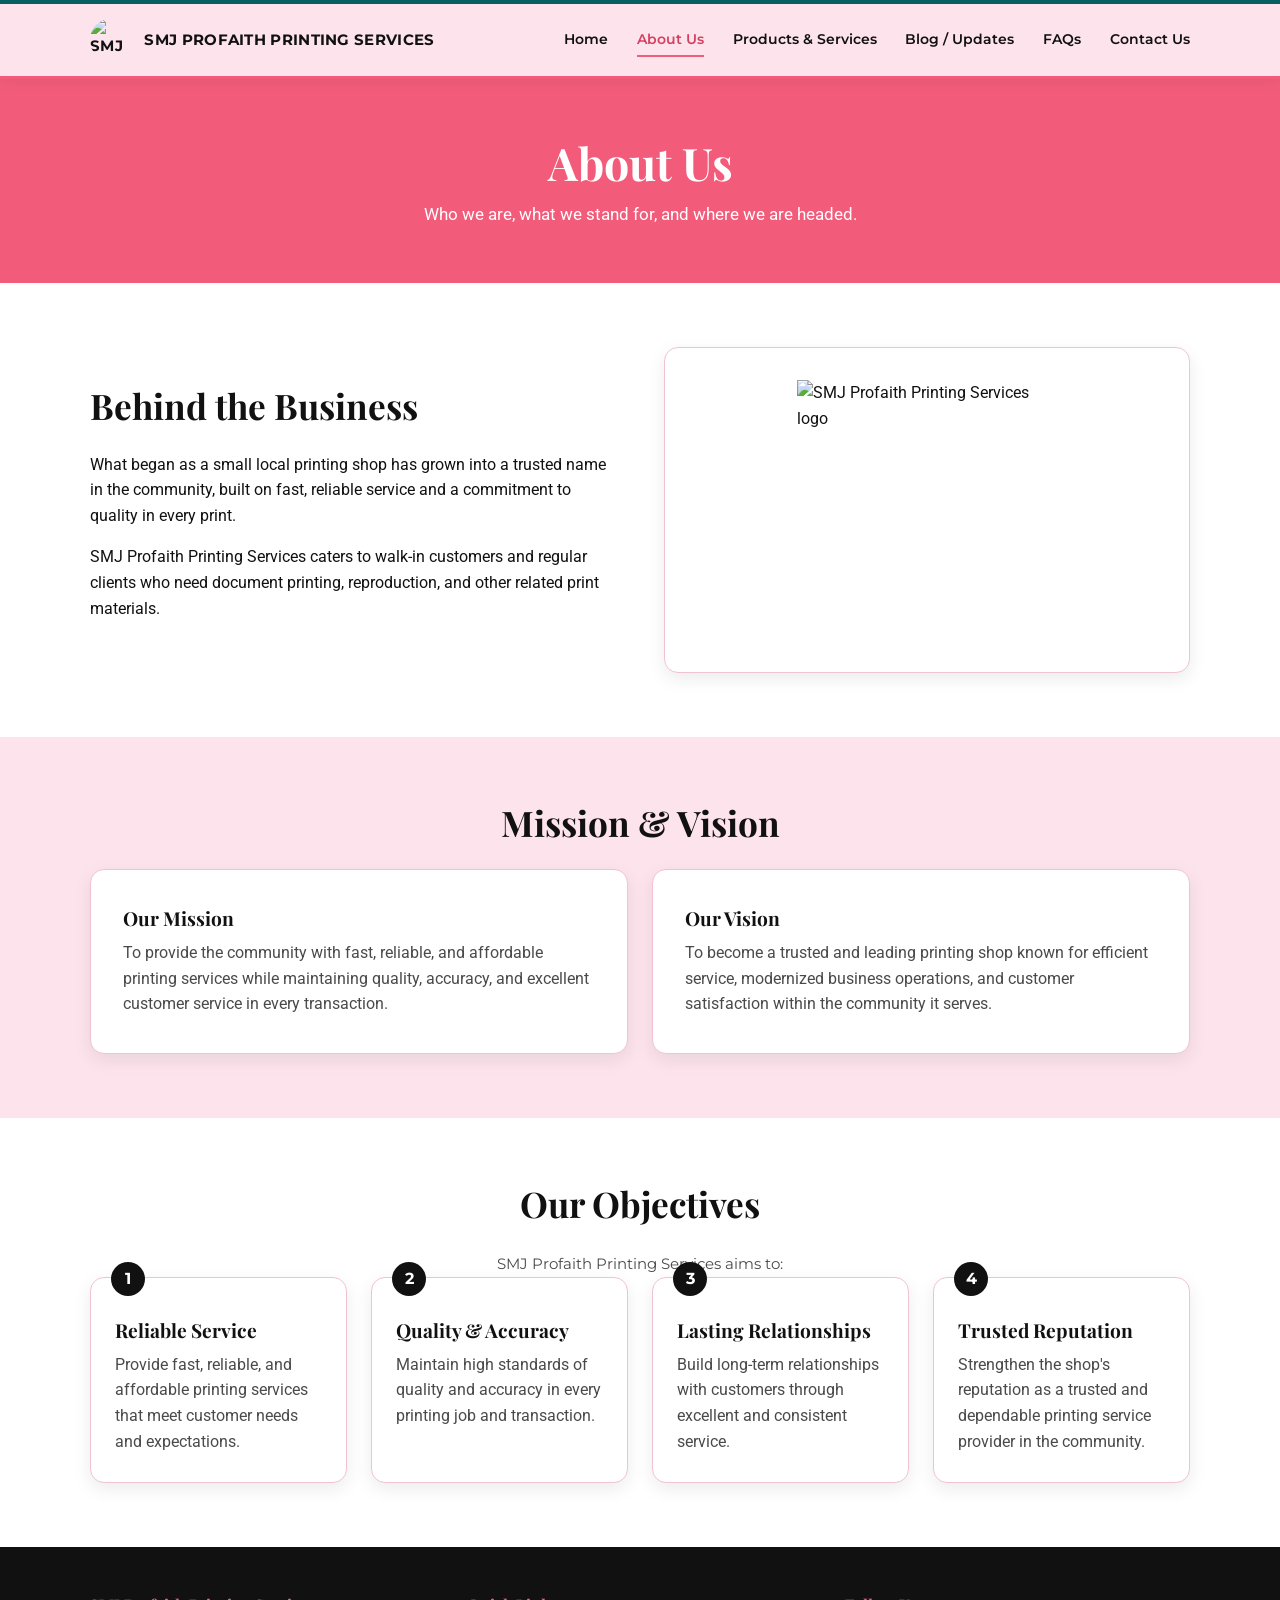
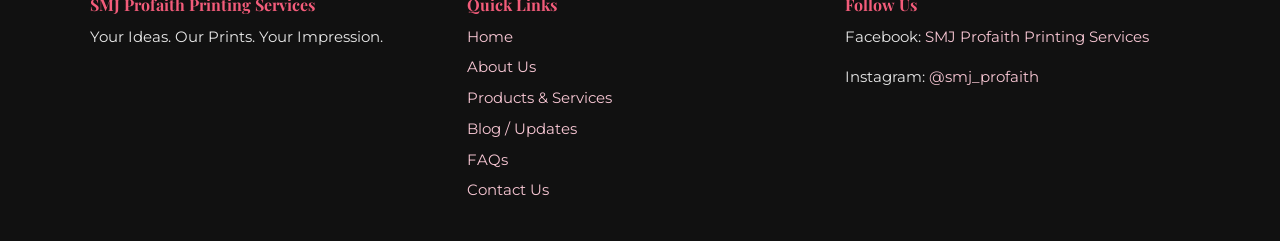
==== about.html @ 3fde3048 "Initial website upload" ====
<!DOCTYPE html>
<html lang="en">
<head>
  <meta charset="UTF-8">
  <meta name="viewport" content="width=device-width, initial-scale=1.0">
  <meta name="description" content="Learn about SMJ Profaith Printing Services, our mission, vision, and objectives.">
  <title>About Us | SMJ Profaith Printing Services</title>

  <link rel="preconnect" href="https://fonts.googleapis.com">
  <link rel="preconnect" href="https://fonts.gstatic.com" crossorigin>
  <link href="https://fonts.googleapis.com/css2?family=Montserrat:wght@400;600;700&family=Playfair+Display:ital,wght@0,700;1,400&family=Roboto:wght@400;500;700&display=swap" rel="stylesheet">

  <link rel="stylesheet" href="style.css">
</head>
<body>

  <!-- ===== HEADER / NAVIGATION ===== -->
  <header class="site-header">
    <div class="container nav-wrap">
      <a href="index.html" class="brand">
        <img src="assets/logo.png" alt="SMJ Profaith Printing Services logo" width="44" height="44">
        <span>SMJ Profaith Printing Services</span>
      </a>

      <button class="nav-toggle" aria-expanded="false" aria-controls="site-nav" aria-label="Toggle navigation menu">
        <span></span><span></span><span></span>
      </button>

      <nav id="site-nav" class="site-nav" aria-label="Main navigation">
        <ul>
          <li><a href="index.html">Home</a></li>
          <li><a href="about.html" aria-current="page">About Us</a></li>
          <li><a href="services.html">Products &amp; Services</a></li>
          <li><a href="blog.html">Blog / Updates</a></li>
          <li><a href="faqs.html">FAQs</a></li>
          <li><a href="contact.html">Contact Us</a></li>
        </ul>
      </nav>
    </div>
  </header>

  <main>

    <!-- ===== PAGE HEADER ===== -->
    <section class="page-banner">
      <div class="container">
        <h1>About Us</h1>
        <p>Who we are, what we stand for, and where we are headed.</p>
      </div>
    </section>

    <!-- ===== COMPANY BACKGROUND ===== -->
    <section class="section">
      <div class="container split">
        <div class="reveal">
          <h2 class="section-title left">Behind the Business</h2>
          <p>
            What began as a small local printing shop has grown into a trusted name in the community,
            built on fast, reliable service and a commitment to quality in every print.
          </p>
          <p>
            SMJ Profaith Printing Services caters to walk-in customers and regular clients who need
            document printing, reproduction, and other related print materials.
          </p>
        </div>

        <div class="logo-panel reveal">
          <img src="assets/logo.png" alt="SMJ Profaith Printing Services logo" width="280" height="280">
        </div>
      </div>
    </section>

    <!-- ===== MISSION & VISION ===== -->
    <section class="section section-pink">
      <div class="container">
        <h2 class="section-title">Mission &amp; Vision</h2>

        <div class="card-grid two-col">
          <article class="card card-large reveal">
            <h3>Our Mission</h3>
            <p>
              To provide the community with fast, reliable, and affordable printing services while
              maintaining quality, accuracy, and excellent customer service in every transaction.
            </p>
          </article>

          <article class="card card-large reveal">
            <h3>Our Vision</h3>
            <p>
              To become a trusted and leading printing shop known for efficient service,
              modernized business operations, and customer satisfaction within the community it serves.
            </p>
          </article>
        </div>
      </div>
    </section>

    <!-- ===== OBJECTIVES ===== -->
    <section class="section">
      <div class="container">
        <h2 class="section-title">Our Objectives</h2>
        <p class="section-intro">SMJ Profaith Printing Services aims to:</p>

        <ol class="objectives">
          <li class="card reveal">
            <h3>Reliable Service</h3>
            <p>Provide fast, reliable, and affordable printing services that meet customer needs and expectations.</p>
          </li>
          <li class="card reveal">
            <h3>Quality &amp; Accuracy</h3>
            <p>Maintain high standards of quality and accuracy in every printing job and transaction.</p>
          </li>
          <li class="card reveal">
            <h3>Lasting Relationships</h3>
            <p>Build long-term relationships with customers through excellent and consistent service.</p>
          </li>
          <li class="card reveal">
            <h3>Trusted Reputation</h3>
            <p>Strengthen the shop's reputation as a trusted and dependable printing service provider in the community.</p>
          </li>
        </ol>
      </div>
    </section>

  </main>

  <!-- ===== FOOTER ===== -->
  <footer class="site-footer">
    <div class="container footer-grid">
      <div>
        <h3>SMJ Profaith Printing Services</h3>
        <p>Your Ideas. Our Prints. Your Impression.</p>
      </div>
      <div>
        <h3>Quick Links</h3>
        <ul>
          <li><a href="index.html">Home</a></li>
          <li><a href="about.html">About Us</a></li>
          <li><a href="services.html">Products &amp; Services</a></li>
          <li><a href="blog.html">Blog / Updates</a></li>
          <li><a href="faqs.html">FAQs</a></li>
          <li><a href="contact.html">Contact Us</a></li>
        </ul>
      </div>
      <div>
  <h3>Follow Us</h3>
  <p>
    Facebook:
    <a href="https://www.facebook.com/share/1EsnK7q3xP/" target="_blank" rel="noopener noreferrer">
      SMJ Profaith Printing Services
    </a>
  </p>
  <p>
    Instagram:
    <a href="https://www.instagram.com/smj_profaith/" target="_blank" rel="noopener noreferrer">
      @smj_profaith
    </a>
  </p>
</div>
  </footer>

  <script src="script.js"></script>
</body>
</html>
---- style.css ----
:root {
  --pink:        #f25c7a;   /* brand pink (from logo)      */
  --pink-dark:   #d43f60;   /* hover / emphasis             */
  --pink-soft:   #fde4ec;   /* section backgrounds          */
  --white:       #ffffff;
  --black:       #111111;   /* headings & body text         */
  --gray:        #4a4a4a;   /* secondary text               */
  --border:      #f1c3d1;

  --font-heading: "Playfair Display", "Times New Roman", Times, serif;
  --font-ui:      "Montserrat", "Roboto", Arial, sans-serif;
  --font-body:    "Roboto", Arial, sans-serif;

  --radius:      14px;
  --shadow:      0 6px 18px rgba(0, 0, 0, 0.08);
  --max-width:   1140px;
}


/* --------------------------------------------------------------------------
   2. Base / reset
   -------------------------------------------------------------------------- */
*,
*::before,
*::after {
  box-sizing: border-box;
}

html {
  scroll-behavior: smooth;
  scroll-padding-top: 90px;   /* keeps headings clear of the sticky header */
}

body {
  margin: 0;
  font-family: var(--font-body);
  font-size: 1rem;
  line-height: 1.6;
  color: var(--black);
  background: var(--white);
}

img {
  max-width: 100%;
  height: auto;
  display: block;
}

a {
  color: var(--pink-dark);
  text-decoration: none;
}

a:hover,
a:focus {
  text-decoration: underline;
}

:focus-visible {
  outline: 3px solid var(--pink);
  outline-offset: 3px;
}

h1, h2, h3 {
  font-family: var(--font-heading);
  line-height: 1.25;
  margin: 0 0 0.6rem;
}

p {
  margin: 0 0 1rem;
}

ul, ol {
  margin: 0;
  padding: 0;
}


/* --------------------------------------------------------------------------
   3. Layout helpers
   -------------------------------------------------------------------------- */
.container {
  width: 100%;
  max-width: var(--max-width);
  margin: 0 auto;
  padding: 0 1.25rem;
}

.section {
  padding: 4rem 0;
}

.section-pink {
  background: var(--pink-soft);
}

.section-title {
  font-size: clamp(1.6rem, 3vw, 2.2rem);
  text-align: center;
  margin-bottom: 1.5rem;
}

.section-title.left {
  text-align: left;
}

.section-intro {
  text-align: center;
  color: var(--gray);
  max-width: 640px;
  margin: 0 auto 2rem;
}

.card-grid {
  display: grid;
  grid-template-columns: repeat(auto-fit, minmax(230px, 1fr));
  gap: 1.5rem;
}

.card-grid.two-col {
  grid-template-columns: repeat(auto-fit, minmax(300px, 1fr));
}

.split {
  display: grid;
  grid-template-columns: 1fr 1fr;
  gap: 3rem;
  align-items: center;
}


/* --------------------------------------------------------------------------
   4. Buttons
   -------------------------------------------------------------------------- */
.btn {
  display: inline-block;
  font-family: var(--font-ui);
  font-weight: 600;
  font-size: 0.95rem;
  padding: 0.75rem 1.6rem;
  border-radius: 999px;
  border: 2px solid var(--black);
  cursor: pointer;
  transition: background 0.2s ease, color 0.2s ease, transform 0.2s ease;
  text-align: center;
}

.btn:hover,
.btn:focus {
  transform: translateY(-2px);
  text-decoration: none;
}

.btn-primary {
  background: var(--black);
  color: var(--white);
}

.btn-primary:hover,
.btn-primary:focus {
  background: var(--pink);
  border-color: var(--pink);
  color: var(--white);
}

.btn-outline {
  background: var(--white);
  color: var(--black);
}

.btn-outline:hover,
.btn-outline:focus {
  background: var(--pink);
  border-color: var(--pink);
  color: var(--white);
}

.btn-block {
  width: 100%;
}

.btn-group {
  display: flex;
  flex-wrap: wrap;
  gap: 1rem;
  margin-top: 1.5rem;
}


/* --------------------------------------------------------------------------
   5. Header & Navigation
   -------------------------------------------------------------------------- */

.site-header {
  position: sticky;
  top: 0;
  z-index: 1000;
  background: var(--pink-soft);
  border-top: 4px solid #075f61;
  border-bottom: 3px solid var(--pink);
  box-shadow: 0 3px 12px rgba(0, 0, 0, 0.06);
}

.nav-wrap {
  display: flex;
  align-items: center;
  justify-content: space-between;
  min-height: 72px;
  gap: 2rem;
}

/* ===== BRAND ===== */

.brand {
  display: flex;
  align-items: center;
  gap: 0.65rem;
  flex-shrink: 0;

  color: var(--black);
  font-family: var(--font-ui);
  font-size: 0.95rem;
  font-weight: 700;
  letter-spacing: 0.02em;
  text-transform: uppercase;

  text-decoration: none;
}

.brand:hover,
.brand:focus {
  color: var(--black);
  text-decoration: none;
}

.brand img {
  width: 44px;
  height: 44px;
  border-radius: 50%;
  object-fit: cover;
  flex-shrink: 0;
}

/* ===== DESKTOP NAVIGATION ===== */

.site-nav {
  margin-left: auto;
}

.site-nav ul {
  display: flex;
  align-items: center;
  gap: 1.8rem;

  margin: 0;
  padding: 0;

  list-style: none;
}

/*
  IMPORTANT:
  Every navigation link uses exactly the same styling.
  This prevents Products & Services from looking different.
*/

.site-nav ul li {
  margin: 0;
  padding: 0;
}

.site-nav ul li a,
.site-nav ul li a:link,
.site-nav ul li a:visited {
  display: inline-block;

  padding: 0.35rem 0;

  color: var(--black);
  background: transparent;

  border: none;
  border-bottom: 2px solid transparent;
  border-radius: 0;

  font-family: var(--font-ui);
  font-size: 0.9rem;
  font-weight: 600;
  line-height: 1.4;

  text-decoration: none;
  white-space: nowrap;

  transition:
    color 0.2s ease,
    border-color 0.2s ease;
}

/* Same hover effect for EVERY navigation item */

.site-nav ul li a:hover,
.site-nav ul li a:focus-visible {
  color: var(--pink-dark);
  background: transparent;
  border-bottom-color: var(--pink);

  text-decoration: none;
}

/* Active page */

.site-nav ul li a[aria-current="page"] {
  color: var(--pink-dark);
  background: transparent;
  border-bottom-color: var(--pink);

  text-decoration: none;
}

/*
  Explicitly force Products & Services to behave exactly
  like the other navigation links.
*/

.site-nav ul li a[href="services.html"] {
  color: var(--black);
  background: transparent;

  border: none;
  border-bottom: 2px solid transparent;
  border-radius: 0;

  padding: 0.35rem 0;

  font-family: var(--font-ui);
  font-size: 0.9rem;
  font-weight: 600;

  text-decoration: none;
}

.site-nav ul li a[href="services.html"]:hover,
.site-nav ul li a[href="services.html"]:focus-visible {
  color: var(--pink-dark);
  background: transparent;
  border-bottom-color: var(--pink);

  text-decoration: none;
}


/* ===== HAMBURGER BUTTON ===== */

.nav-toggle {
  display: none;

  flex-direction: column;
  justify-content: space-between;

  gap: 5px;

  width: 36px;
  height: 30px;

  padding: 0;

  background: transparent;
  border: none;

  cursor: pointer;
}

.nav-toggle span {
  display: block;

  width: 100%;
  height: 3px;

  background: var(--black);
  border-radius: 2px;

  transition:
    transform 0.25s ease,
    opacity 0.25s ease;
}

.nav-toggle[aria-expanded="true"] span:nth-child(1) {
  transform: translateY(8px) rotate(45deg);
}

.nav-toggle[aria-expanded="true"] span:nth-child(2) {
  opacity: 0;
}

.nav-toggle[aria-expanded="true"] span:nth-child(3) {
  transform: translateY(-8px) rotate(-45deg);
}

/* --------------------------------------------------------------------------
   6. Hero (home page)
   -------------------------------------------------------------------------- */
.hero {
  padding: 4rem 0;
  background: linear-gradient(180deg, var(--pink-soft) 0%, var(--white) 100%);
}

.hero-grid {
  display: grid;
  grid-template-columns: 1.1fr 0.9fr;
  gap: 3rem;
  align-items: center;
}

.hero h1 {
  font-size: clamp(2.2rem, 5vw, 3.4rem);
  font-weight: 700;
}

.hero .accent {
  color: var(--pink);
}

.tagline {
  font-family: var(--font-heading);
  font-size: 1.25rem;
  color: var(--pink-dark);
}

.hero-card {
  background: var(--white);
  border-radius: var(--radius);
  box-shadow: var(--shadow);
  padding: 2rem;
  text-align: center;
  border: 1px solid var(--border);
}

.hero-card img {
  margin: 0 auto;
  max-width: 280px;
}


/* --------------------------------------------------------------------------
   7. Cards & highlights
   -------------------------------------------------------------------------- */
.card {
  background: var(--white);
  border: 1px solid var(--border);
  border-radius: var(--radius);
  padding: 1.75rem 1.5rem;
  box-shadow: var(--shadow);
  transition: transform 0.25s ease, box-shadow 0.25s ease;
}

.card:hover {
  transform: translateY(-4px);
  box-shadow: 0 10px 24px rgba(0, 0, 0, 0.12);
}

.card h3 {
  font-size: 1.2rem;
  color: var(--black);
}

.card p {
  color: var(--gray);
  margin: 0;
}

.card-large {
  padding: 2.25rem 2rem;
}

.card-icon {
  font-size: 2rem;
  margin-bottom: 0.75rem;
}

.chip-list {
  list-style: none;
  display: flex;
  flex-wrap: wrap;
  justify-content: center;
  gap: 0.75rem;
  margin-top: 2.5rem;
}

.chip-list li {
  font-family: var(--font-ui);
  font-weight: 600;
  font-size: 0.9rem;
  background: var(--pink);
  color: var(--white);
  padding: 0.5rem 1.1rem;
  border-radius: 999px;
}

.logo-panel,
.form-wrap,
.contact-info {
  background: var(--white);
  border-radius: var(--radius);
  box-shadow: var(--shadow);
  padding: 2rem;
  border: 1px solid var(--border);
}

.logo-panel img {
  margin: 0 auto;
  max-width: 260px;
}


/* --------------------------------------------------------------------------
   8. Page banner (inner pages)
   -------------------------------------------------------------------------- */
.page-banner {
  background: var(--pink);
  color: var(--white);
  text-align: center;
  padding: 3.5rem 0;
}

.page-banner h1 {
  font-size: clamp(2rem, 4vw, 2.8rem);
  color: var(--white);
}

.page-banner p {
  max-width: 680px;
  margin: 0 auto;
  font-size: 1.05rem;
}


/* --------------------------------------------------------------------------
   9. About Us: objectives
   -------------------------------------------------------------------------- */
.objectives {
  list-style: none;
  display: grid;
  grid-template-columns: repeat(auto-fit, minmax(220px, 1fr));
  gap: 1.5rem;
  counter-reset: obj;
}

.objectives li.card {
  position: relative;
  padding-top: 2.5rem;
}

.objectives li.card::before {
  counter-increment: obj;
  content: counter(obj);
  position: absolute;
  top: -16px;
  left: 1.25rem;
  width: 34px;
  height: 34px;
  line-height: 34px;
  text-align: center;
  font-family: var(--font-ui);
  font-weight: 700;
  background: var(--black);
  color: var(--white);
  border-radius: 50%;
}


/* --------------------------------------------------------------------------
   10. Products & Services
   -------------------------------------------------------------------------- */
.product-card {
  border-top: 5px solid var(--pink);
}

.steps {
  list-style: none;
  display: grid;
  grid-template-columns: repeat(auto-fit, minmax(220px, 1fr));
  gap: 1.5rem;
  counter-reset: step;
}

.step {
  position: relative;
  background: var(--white);
  border-radius: var(--radius);
  padding: 2rem 1.5rem 1.5rem;
  box-shadow: var(--shadow);
  border: 1px solid var(--border);
  text-align: center;
}

.step-number {
  display: inline-flex;
  align-items: center;
  justify-content: center;
  width: 48px;
  height: 48px;
  margin: 0 auto 0.75rem;
  border-radius: 50%;
  background: var(--pink);
  color: var(--white);
  font-family: var(--font-ui);
  font-weight: 700;
  font-size: 1.2rem;
}

.step h3 {
  font-size: 1.1rem;
}

.step p {
  color: var(--gray);
  font-size: 0.95rem;
  margin: 0;
}

.cta-inline {
  text-align: center;
  margin-top: 2.5rem;
}


/* --------------------------------------------------------------------------
   11. Contact page
   -------------------------------------------------------------------------- */
.contact-grid {
  display: grid;
  grid-template-columns: 1.2fr 0.8fr;
  gap: 2.5rem;
  align-items: start;
  margin-bottom: 3rem;
}

.form-group {
  margin-bottom: 1.1rem;
}

.form-group label {
  display: block;
  font-family: var(--font-ui);
  font-weight: 600;
  font-size: 0.9rem;
  margin-bottom: 0.35rem;
}

.required {
  color: var(--pink-dark);
}

.inquiry-form input,
.inquiry-form select,
.inquiry-form textarea {
  width: 100%;
  font-family: var(--font-body);
  font-size: 1rem;
  padding: 0.7rem 0.9rem;
  border: 1.5px solid #cfcfcf;
  border-radius: 8px;
  background: var(--white);
  transition: border-color 0.2s ease, box-shadow 0.2s ease;
}

.inquiry-form input:focus,
.inquiry-form select:focus,
.inquiry-form textarea:focus {
  outline: none;
  border-color: var(--pink);
  box-shadow: 0 0 0 3px rgba(242, 92, 122, 0.2);
}

.inquiry-form textarea {
  resize: vertical;
}

.inquiry-form .invalid {
  border-color: #c0392b;
}

.error-msg {
  display: block;
  min-height: 1rem;
  color: #c0392b;
  font-size: 0.82rem;
  margin-top: 0.25rem;
}

.form-status {
  margin-top: 1rem;
  font-weight: 600;
  text-align: center;
  min-height: 1.5rem;
}

.form-status.success {
  color: #1e7b45;
}

.form-status.error {
  color: #c0392b;
}

.form-note {
  font-size: 0.8rem;
  color: var(--gray);
  text-align: center;
  margin-top: 0.75rem;
}

.info-block {
  margin-bottom: 1.5rem;
  padding-bottom: 1.25rem;
  border-bottom: 1px dashed var(--border);
}

.info-block:last-child {
  border-bottom: none;
}

.info-block h3 {
  font-family: var(--font-ui);
  font-size: 0.85rem;
  letter-spacing: 0.08em;
  text-transform: uppercase;
  color: var(--pink-dark);
  margin-bottom: 0.4rem;
}

.info-block p {
  margin: 0;
}

.social-links {
  list-style: none;
}

.social-links li {
  margin-bottom: 0.4rem;
}

.map-wrap {
  border-radius: var(--radius);
  overflow: hidden;
  box-shadow: var(--shadow);
  border: 1px solid var(--border);
}


/* --------------------------------------------------------------------------
   12. Footer
   -------------------------------------------------------------------------- */
.site-footer {
  background: var(--black);
  color: #e8e8e8;
  padding-top: 3rem;
  font-size: 0.95rem;
}

.site-footer h3 {
  font-family: var(--font-ui);
  font-size: 1rem;
  color: var(--pink);
}

.site-footer a {
  color: #f7c6d3;
}

.site-footer a:hover,
.site-footer a:focus {
  color: var(--white);
}

.site-footer ul {
  list-style: none;
}

.site-footer li {
  margin-bottom: 0.4rem;
}

.footer-grid {
  display: grid;
  grid-template-columns: repeat(auto-fit, minmax(220px, 1fr));
  gap: 2rem;
  padding-bottom: 2rem;
}

.footer-bottom {
  border-top: 1px solid #333;
  text-align: center;
  padding: 1.25rem 0;
  font-size: 0.85rem;
  color: #bbb;
}

.footer-bottom p {
  margin: 0;
}


/* --------------------------------------------------------------------------
   13. Scroll reveal animation
   -------------------------------------------------------------------------- */
.reveal {
  opacity: 0;
  transform: translateY(20px);
  transition: opacity 0.6s ease, transform 0.6s ease;
}

.reveal.visible {
  opacity: 1;
  transform: translateY(0);
}

/* Respect users who prefer reduced motion */
@media (prefers-reduced-motion: reduce) {
  *,
  *::before,
  *::after {
    transition: none !important;
    animation: none !important;
    scroll-behavior: auto !important;
  }

  .reveal {
    opacity: 1;
    transform: none;
  }
}


/* --------------------------------------------------------------------------
   14. Responsive design
   -------------------------------------------------------------------------- */

/* Tablets and below */
@media (max-width: 900px) {
  .hero-grid,
  .split,
  .contact-grid {
    grid-template-columns: 1fr;
  }

  .hero-card {
    order: -1;
  }
}

/* Mobile: hamburger menu */
@media (max-width: 768px) {

  .nav-wrap {
    min-height: 68px;
  }

  .nav-toggle {
    display: flex;
    flex-shrink: 0;
  }

  .site-nav {
    position: absolute;
    top: 100%;
    left: 0;
    right: 0;

    margin-left: 0;

    background: var(--pink-soft);

    border-bottom: 3px solid var(--pink);

    display: none;

    box-shadow: 0 8px 18px rgba(0, 0, 0, 0.08);
  }

  .site-nav.open {
    display: block;
  }

  .site-nav ul {
    display: flex;
    flex-direction: column;
    align-items: stretch;

    gap: 0;
  }

  .site-nav ul li {
    border-top: 1px solid var(--border);
  }

  .site-nav ul li a,
  .site-nav ul li a:link,
  .site-nav ul li a:visited,
  .site-nav ul li a[href="services.html"] {
    display: block;

    width: 100%;

    padding: 0.9rem 1.25rem;

    color: var(--black);
    background: transparent;

    border: none;
    border-radius: 0;

    font-family: var(--font-ui);
    font-size: 0.9rem;
    font-weight: 600;

    text-decoration: none;
  }

  .site-nav ul li a:hover,
  .site-nav ul li a:focus-visible,
  .site-nav ul li a[aria-current="page"] {
    color: var(--pink-dark);
    background: var(--pink-soft);

    border: none;
    text-decoration: none;
  }

  .site-nav ul li a[href="services.html"]:hover,
  .site-nav ul li a[href="services.html"]:focus-visible {
    color: var(--pink-dark);
    background: var(--pink-soft);

    border: none;
    text-decoration: none;
  }

  .section {
    padding: 3rem 0;
  }

  .brand span {
    font-size: 0.8rem;
  }
}

/* ==========================================================================
   15. Blog / Updates
   ========================================================================== */

.blog-card {
  text-align: left;
  border-top: 5px solid var(--pink);
}

.blog-icon {
  font-size: 2.2rem;
  margin-bottom: 0.75rem;
}

.update-note {
  font-size: 0.85rem;
  font-style: italic;
  color: var(--pink-dark) !important;
  margin-top: 1rem !important;
}

.text-link {
  display: inline-block;
  margin-top: 1rem;
  font-family: var(--font-ui);
  font-weight: 600;
  color: var(--pink-dark);
}

.text-link:hover {
  color: var(--pink);
}

.community-content {
  background: var(--white);
  border: 1px solid var(--border);
  border-radius: var(--radius);
  box-shadow: var(--shadow);
  padding: 2rem;
  max-width: 850px;
  margin: 0 auto;
}

.community-content > div {
  padding: 1.25rem 0;
  border-bottom: 1px dashed var(--border);
}

.community-content > div:first-child {
  padding-top: 0;
}

.community-content > div:last-child {
  border-bottom: none;
  padding-bottom: 0;
}

.community-content h3 {
  color: var(--black);
  font-size: 1.2rem;
}


/* ==========================================================================
   16. FAQs
   ========================================================================== */

.faq-list {
  max-width: 850px;
  margin: 0 auto;
}

.faq-item {
  background: var(--white);
  border: 1px solid var(--border);
  border-radius: var(--radius);
  box-shadow: var(--shadow);
  margin-bottom: 1rem;
  overflow: hidden;
}

.faq-question {
  width: 100%;
  display: flex;
  align-items: center;
  justify-content: space-between;
  gap: 1rem;
  padding: 1.2rem 1.4rem;
  background: var(--white);
  color: var(--black);
  border: none;
  cursor: pointer;
  text-align: left;
  font-family: var(--font-ui);
  font-size: 0.95rem;
  font-weight: 600;
}

.faq-question:hover,
.faq-question:focus {
  background: var(--pink-soft);
}

.faq-icon {
  flex-shrink: 0;
  width: 28px;
  height: 28px;
  display: inline-flex;
  align-items: center;
  justify-content: center;
  border-radius: 50%;
  background: var(--pink);
  color: var(--white);
  font-size: 1.2rem;
  line-height: 1;
  transition: transform 0.2s ease;
}

.faq-question[aria-expanded="true"] .faq-icon {
  transform: rotate(45deg);
}

.faq-answer {
  display: none;
  padding: 0 1.4rem 1.3rem;
  border-top: 1px solid var(--border);
}

.faq-answer p {
  color: var(--gray);
  margin: 1rem 0 0;
}

.faq-item.open .faq-answer {
  display: block;
}

.faq-contact {
  max-width: 850px;
  margin: 2.5rem auto 0;
  padding: 2rem;
  text-align: center;
  background: var(--pink-soft);
  border: 1px solid var(--border);
  border-radius: var(--radius);
}

.faq-contact h3 {
  font-size: 1.4rem;
}

.faq-contact p {
  color: var(--gray);
}
.featured-works {
  background: var(--white);
}

.featured-card:hover {
  transform: translateY(-6px);
  box-shadow: 0 14px 30px rgba(0, 0, 0, 0.12);
}

.image-button {
  position: relative;
  display: block;
  width: 100%;
  padding: 0;
  border: none;
  background: var(--pink-soft);
  cursor: pointer;
  overflow: hidden;
}

.image-button img {
  width: 100%;
  height: 300px;
  object-fit: cover;
  transition: transform 0.45s ease;
}

.image-button:hover img,
.image-button:focus img {
  transform: scale(1.06);
}

.zoom-label {
  position: absolute;
  left: 50%;
  bottom: 1rem;
  transform: translateX(-50%);
  background: rgba(17, 17, 17, 0.82);
  color: var(--white);
  padding: 0.45rem 0.9rem;
  border-radius: 999px;
  font-family: var(--font-ui);
  font-size: 0.78rem;
  font-weight: 600;
  opacity: 0;
  transition: opacity 0.25s ease;
  pointer-events: none;
  white-space: nowrap;
}

.image-button:hover .zoom-label,
.image-button:focus .zoom-label {
  opacity: 1;
}

.featured-content {
  padding: 1.4rem 1.5rem 1.6rem;
  text-align: center;
}

.featured-content h3 {
  font-size: 1.25rem;
  margin-bottom: 0.45rem;
  color: var(--black);
}

.featured-content p {
  color: var(--gray);
  margin: 0;
  font-size: 0.95rem;
}

.image-lightbox {
  position: fixed;
  inset: 0;
  z-index: 9999;
  display: flex;
  align-items: center;
  justify-content: center;
  padding: 2rem;
  background: rgba(17, 17, 17, 0.88);
  opacity: 0;
  visibility: hidden;
  pointer-events: none;
  transition: opacity 0.3s ease, visibility 0.3s ease;
}

.image-lightbox.active {
  opacity: 1;
  visibility: visible;
  pointer-events: auto;
}

.lightbox-content {
  max-width: 1000px;
  max-height: 90vh;
  text-align: center;
  transform: scale(0.85);
  transition: transform 0.35s ease;
}

.image-lightbox.active .lightbox-content {
  transform: scale(1);
}

.lightbox-content img {
  max-width: 100%;
  max-height: 78vh;
  width: auto;
  height: auto;
  margin: 0 auto;
  border-radius: var(--radius);
  box-shadow: 0 20px 50px rgba(0, 0, 0, 0.35);
  object-fit: contain;
}

.lightbox-content p {
  margin: 1rem 0 0;
  color: var(--white);
  font-family: var(--font-ui);
  font-weight: 600;
  font-size: 1rem;
}

.lightbox-close {
  position: absolute;
  top: 1.25rem;
  right: 1.5rem;
  width: 46px;
  height: 46px;
  display: flex;
  align-items: center;
  justify-content: center;
  border: 2px solid var(--white);
  border-radius: 50%;
  background: transparent;
  color: var(--white);
  font-size: 2rem;
  line-height: 1;
  cursor: pointer;
  transition: background 0.2s ease, color 0.2s ease, transform 0.2s ease;
}

.lightbox-close:hover,
.lightbox-close:focus {
  background: var(--pink);
  border-color: var(--pink);
  transform: rotate(90deg);
}

body.lightbox-open {
  overflow: hidden;
}

@media (max-width: 700px) {
  .featured-grid {
    grid-template-columns: 1fr;
    gap: 1.5rem;
  }

  .image-button img {
    height: 260px;
  }

  .image-lightbox {
    padding: 1rem;
  }

  .lightbox-content img {
    max-height: 75vh;
  }

  .lightbox-close {
    top: 0.8rem;
    right: 0.8rem;
    width: 42px;
    height: 42px;
  }
}
.what-you-get-products {
  margin-bottom: 20px;
}

.what-you-get-description {
  max-width: 850px;
  margin: 35px auto 0;
  text-align: center;
}

.what-you-get-description p {
  margin-bottom: 20px;
  line-height: 1.8;
}

.what-you-get-description .btn {
  display: inline-block;
}

.service-highlights {
  margin-top: 0;
}

.service-highlights-button {
  text-align: center;
  margin-top: 30px;
}

.service-highlights-button .btn {
  display: inline-block;
}
/* =========================================================
   ENHANCED PRODUCTS & SERVICES DESIGN
   ========================================================= */


/* ===== PAGE BANNER ===== */

.services-banner {
  position: relative;
  overflow: hidden;
}

.services-banner::before {
  content: "";
  position: absolute;
  width: 260px;
  height: 260px;
  border-radius: 50%;
  background: rgba(242, 92, 122, 0.08);
  top: -100px;
  right: 8%;
}

.services-banner::after {
  content: "";
  position: absolute;
  width: 180px;
  height: 180px;
  border-radius: 50%;
  background: rgba(242, 92, 122, 0.06);
  bottom: -90px;
  left: 8%;
}

.services-banner .container {
  position: relative;
  z-index: 2;
}

.banner-label {
  color: var(--pink);
  font-family: "Montserrat", sans-serif;
  font-size: 0.78rem;
  font-weight: 700;
  letter-spacing: 3px;
  margin-bottom: 12px;
  text-transform: uppercase;
}


/* ===== SECTION HEADINGS ===== */

.section-heading {
  max-width: 720px;
  margin: 0 auto 55px;
  text-align: center;
}

.section-label {
  display: inline-block;
  margin-bottom: 12px;

  color: var(--pink);
  font-family: "Montserrat", sans-serif;
  font-size: 0.75rem;
  font-weight: 700;
  letter-spacing: 3px;
  text-transform: uppercase;
}

.section-heading .section-title {
  margin-bottom: 16px;

  font-family: "Playfair Display", serif;
  font-size: clamp(2rem, 4vw, 3rem);
  font-weight: 700;
  line-height: 1.15;
}

.section-intro {
  max-width: 650px;
  margin: 0 auto;

  color: var(--gray);
  font-family: "Montserrat", sans-serif;
  font-size: 0.95rem;
  line-height: 1.8;
}


/* =========================================================
   WHAT YOU GET
   ========================================================= */

.what-you-get-section {
  background: #ffffff;
  padding-top: 90px;
  padding-bottom: 100px;
}


/* Product name cards */

.what-you-get-grid {
  display: grid;
  grid-template-columns: repeat(5, 1fr);
  gap: 18px;
  align-items: stretch;
}


.simple-product-card {
  position: relative;

  min-height: 150px;
  padding: 30px 22px;

  display: flex;
  flex-direction: column;
  justify-content: flex-end;

  background: #ffffff;
  border: 1px solid var(--border);
  border-radius: 18px;

  box-shadow: 0 8px 25px rgba(0, 0, 0, 0.05);

  overflow: hidden;

  transition:
    transform 0.3s ease,
    box-shadow 0.3s ease,
    border-color 0.3s ease;
}


.simple-product-card::before {
  content: "";

  position: absolute;
  top: 0;
  left: 0;

  width: 100%;
  height: 5px;

  background: var(--pink);

  transform: scaleX(0);
  transform-origin: left;

  transition: transform 0.3s ease;
}


.simple-product-card:hover {
  transform: translateY(-8px);

  border-color: var(--pink);

  box-shadow: 0 16px 35px rgba(242, 92, 122, 0.13);
}


.simple-product-card:hover::before {
  transform: scaleX(1);
}


.product-number {
  position: absolute;
  top: 20px;
  right: 20px;

  color: #e8d9df;

  font-family: "Montserrat", sans-serif;
  font-size: 0.72rem;
  font-weight: 700;
  letter-spacing: 1px;
}


.simple-product-card h3 {
  margin: 0;

  color: var(--black);

  font-family: "Playfair Display", serif;
  font-size: 1.35rem;
  font-weight: 700;
}


/* Description */

.what-you-get-description {
  max-width: 850px;
  margin: 65px auto 0;

  text-align: center;
}


.description-line {
  width: 55px;
  height: 3px;

  margin: 0 auto 25px;

  background: var(--pink);
  border-radius: 10px;
}


.what-you-get-description p {
  margin: 0 auto 25px;

  color: var(--gray);

  font-family: "Montserrat", sans-serif;
  font-size: 0.96rem;
  line-height: 1.9;
}


/* ===== BUTTONS ===== */

.what-you-get-description .btn,
.service-highlights-button .btn {
  display: inline-flex;
  align-items: center;
  justify-content: center;
  gap: 10px;
}


.what-you-get-description .btn span,
.service-highlights-button .btn span {
  font-size: 1.05rem;

  transition: transform 0.25s ease;
}


.what-you-get-description .btn:hover span,
.service-highlights-button .btn:hover span {
  transform: translateX(4px);
}


/* =========================================================
   SERVICE HIGHLIGHTS
   ========================================================= */

.service-highlights-section {
  position: relative;

  background: var(--pink-soft);

  padding-top: 100px;
  padding-bottom: 100px;

  overflow: hidden;
}


.service-highlights-section::before {
  content: "";

  position: absolute;

  width: 420px;
  height: 420px;

  border-radius: 50%;

  background: rgba(242, 92, 122, 0.08);

  top: -210px;
  right: -100px;
}


.service-highlights-section::after {
  content: "";

  position: absolute;

  width: 300px;
  height: 300px;

  border-radius: 50%;

  background: rgba(255, 255, 255, 0.5);

  bottom: -160px;
  left: -100px;
}


.service-highlights-section .container {
  position: relative;
  z-index: 2;
}


.service-highlights-section .section-heading {
  margin-bottom: 55px;
}


.service-highlights-section .section-title {
  color: var(--black);
}


/* Highlight cards */

.service-highlight-grid {
  display: grid;

  grid-template-columns: repeat(2, 1fr);

  gap: 22px;
}


.highlight-card {
  position: relative;

  display: flex;
  gap: 22px;

  padding: 30px;

  background: rgba(255, 255, 255, 0.92);

  border: 1px solid rgba(242, 92, 122, 0.14);

  border-radius: 20px;

  box-shadow: 0 8px 25px rgba(0, 0, 0, 0.04);

  transition:
    transform 0.3s ease,
    box-shadow 0.3s ease;
}


.highlight-card:hover {
  transform: translateY(-7px);

  box-shadow: 0 16px 35px rgba(0, 0, 0, 0.08);
}


.highlight-number {
  flex: 0 0 auto;

  width: 48px;
  height: 48px;

  display: flex;
  align-items: center;
  justify-content: center;

  background: var(--pink-soft);

  color: var(--pink);

  border-radius: 50%;

  font-family: "Montserrat", sans-serif;
  font-size: 0.75rem;
  font-weight: 700;
}


.highlight-content h3 {
  margin: 0 0 10px;

  color: var(--black);

  font-family: "Playfair Display", serif;
  font-size: 1.35rem;
}


.highlight-content p {
  margin: 0;

  color: var(--gray);

  font-family: "Montserrat", sans-serif;
  font-size: 0.88rem;
  line-height: 1.8;
}


/* Last card */

.highlight-card:last-child {
  grid-column: 1 / -1;

  max-width: calc(50% - 11px);
  width: 100%;
  justify-self: center;
}


/* Service button */

.service-highlights-button {
  position: relative;

  text-align: center;

  margin-top: 45px;
}


.btn-white {
  display: inline-flex;

  align-items: center;
  justify-content: center;
  gap: 10px;

  padding: 13px 25px;

  background: #ffffff;

  color: var(--pink);

  border: 1px solid #ffffff;

  border-radius: 999px;

  font-family: "Montserrat", sans-serif;
  font-size: 0.82rem;
  font-weight: 700;

  text-decoration: none;

  box-shadow: 0 8px 20px rgba(0, 0, 0, 0.08);

  transition:
    transform 0.25s ease,
    box-shadow 0.25s ease,
    background 0.25s ease;
}


.btn-white:hover {
  transform: translateY(-3px);

  background: var(--pink);

  color: #ffffff;

  box-shadow: 0 12px 25px rgba(242, 92, 122, 0.22);
}


/* =========================================================
   ORDER PROCESS
   ========================================================= */

.order-process-section {
  background: #ffffff;

  padding-top: 100px;
  padding-bottom: 100px;
}


.process-grid {
  display: grid;

  grid-template-columns: repeat(4, 1fr);

  gap: 20px;
}


.process-card {
  padding: 30px 25px;

  background: #ffffff;

  border: 1px solid #eeeeee;

  border-radius: 18px;

  text-align: center;

  box-shadow: 0 8px 25px rgba(0, 0, 0, 0.04);

  transition:
    transform 0.3s ease,
    box-shadow 0.3s ease;
}


.process-card:hover {
  transform: translateY(-7px);

  box-shadow: 0 15px 30px rgba(0, 0, 0, 0.08);
}


.process-card > span {
  display: inline-flex;

  align-items: center;
  justify-content: center;

  width: 48px;
  height: 48px;

  margin-bottom: 18px;

  background: var(--pink-soft);

  color: var(--pink);

  border-radius: 50%;

  font-family: "Montserrat", sans-serif;
  font-size: 0.75rem;
  font-weight: 700;
}


.process-card h3 {
  margin-bottom: 10px;

  font-family: "Playfair Display", serif;
  font-size: 1.2rem;
}


.process-card p {
  margin: 0;

  color: var(--gray);

  font-family: "Montserrat", sans-serif;
  font-size: 0.82rem;
  line-height: 1.7;
}


/* =========================================================
   FOOTER FONT
   ========================================================= */

.site-footer,
.site-footer p,
.site-footer a {
  font-family: "Montserrat", sans-serif;
}


.site-footer h3 {
  font-family: "Playfair Display", serif;
}


/* =========================================================
   RESPONSIVE DESIGN
   ========================================================= */

@media (max-width: 1000px) {

  .what-you-get-grid {
    grid-template-columns: repeat(3, 1fr);
  }

  .service-highlight-grid {
    grid-template-columns: 1fr;
  }

  .highlight-card:last-child {
    grid-column: auto;

    max-width: none;
  }

  .process-grid {
    grid-template-columns: repeat(2, 1fr);
  }

}


@media (max-width: 700px) {

  .what-you-get-section,
  .service-highlights-section,
  .order-process-section {
    padding-top: 70px;
    padding-bottom: 70px;
  }


  .section-heading {
    margin-bottom: 40px;
  }


  .what-you-get-grid {
    grid-template-columns: repeat(2, 1fr);
  }


  .simple-product-card {
    min-height: 130px;

    padding: 25px 18px;
  }


  .simple-product-card h3 {
    font-size: 1.15rem;
  }


  .service-highlight-grid {
    grid-template-columns: 1fr;
  }


  .highlight-card {
    padding: 25px;

    gap: 16px;
  }


  .highlight-content h3 {
    font-size: 1.2rem;
  }


  .process-grid {
    grid-template-columns: 1fr;
  }

}


@media (max-width: 480px) {

  .what-you-get-grid {
    grid-template-columns: 1fr;
  }


  .simple-product-card {
    min-height: 115px;
  }


  .highlight-card {
    flex-direction: column;
  }


  .highlight-number {
    width: 42px;
    height: 42px;
  }


  .what-you-get-description {
    margin-top: 50px;
  }


  .what-you-get-description p {
    font-size: 0.88rem;
  }

}
/* ==========================================================
   HERO LOGO - BORDER, SHADOW & CLICK-TO-ZOOM EFFECT
   ========================================================== */

.hero-card {
  position: relative;
  display: flex;
  align-items: center;
  justify-content: center;

  padding: 2rem;

  background: var(--white);

  border: 1.5px solid var(--border);
  border-radius: var(--radius);

  box-shadow:
    0 10px 30px rgba(0, 0, 0, 0.08),
    0 4px 12px rgba(242, 92, 122, 0.10);

  overflow: hidden;

  cursor: zoom-in;

  transition:
    transform 0.3s ease,
    box-shadow 0.3s ease,
    border-color 0.3s ease;
}

.hero-card:hover {
  transform: translateY(-4px);

  border-color: var(--pink);

  box-shadow:
    0 16px 35px rgba(0, 0, 0, 0.12),
    0 6px 18px rgba(242, 92, 122, 0.18);
}

.hero-card img {
  display: block;

  width: 100%;
  max-width: 320px;
  height: auto;

  border-radius: 10px;

  transition:
    transform 0.45s ease,
    filter 0.3s ease;
}

.hero-card:hover img {
  transform: scale(1.04);
  filter: brightness(1.02);
}


/* Small "Click to view" hint */

.hero-card::after {
  content: "Click to view";

  position: absolute;
  bottom: 14px;
  right: 14px;

  padding: 0.4rem 0.7rem;

  background: rgba(17, 17, 17, 0.82);
  color: var(--white);

  border-radius: 999px;

  font-family: var(--font-ui);
  font-size: 0.7rem;
  font-weight: 600;

  opacity: 0;
  transform: translateY(5px);

  transition:
    opacity 0.25s ease,
    transform 0.25s ease;

  pointer-events: none;
}

.hero-card:hover::after {
  opacity: 1;
  transform: translateY(0);
}


/* ==========================================================
   LOGO LIGHTBOX
   ========================================================== */

.logo-lightbox {
  position: fixed;
  inset: 0;

  z-index: 9999;

  display: flex;
  align-items: center;
  justify-content: center;

  padding: 2rem;

  background: rgba(17, 17, 17, 0.82);

  opacity: 0;
  visibility: hidden;

  transition:
    opacity 0.3s ease,
    visibility 0.3s ease;

  cursor: zoom-out;
}

.logo-lightbox.open {
  opacity: 1;
  visibility: visible;
}

.logo-lightbox-content {
  position: relative;

  display: flex;
  align-items: center;
  justify-content: center;

  max-width: min(850px, 92vw);
  max-height: 90vh;

  padding: 1.5rem;

  background: var(--white);

  border: 2px solid var(--pink);
  border-radius: 18px;

  box-shadow:
    0 25px 70px rgba(0, 0, 0, 0.30);

  transform: scale(0.75);

  transition: transform 0.35s ease;

  cursor: default;
}

.logo-lightbox.open .logo-lightbox-content {
  transform: scale(1);
}

.logo-lightbox-content img {
  display: block;

  width: auto;
  max-width: min(700px, 80vw);
  max-height: 75vh;

  object-fit: contain;

  border-radius: 10px;
}


/* Close button */

.logo-lightbox-close {
  position: absolute;

  top: -16px;
  right: -16px;

  width: 42px;
  height: 42px;

  display: flex;
  align-items: center;
  justify-content: center;

  background: var(--pink);
  color: var(--white);

  border: 3px solid var(--white);
  border-radius: 50%;

  font-family: Arial, sans-serif;
  font-size: 1.6rem;
  font-weight: 400;

  line-height: 1;

  cursor: pointer;

  box-shadow: 0 5px 15px rgba(0, 0, 0, 0.20);

  transition:
    background 0.2s ease,
    transform 0.2s ease;
}

.logo-lightbox-close:hover {
  background: var(--pink-dark);
  transform: scale(1.08);
}


/* Mobile */

@media (max-width: 768px) {

  .hero-card {
    padding: 1.25rem;
  }

  .hero-card::after {
    display: none;
  }

  .logo-lightbox {
    padding: 1rem;
  }

  .logo-lightbox-content {
    width: 92vw;
    padding: 1rem;
  }

  .logo-lightbox-content img {
    max-width: 82vw;
    max-height: 70vh;
  }

  .logo-lightbox-close {
    top: -12px;
    right: -8px;

    width: 38px;
    height: 38px;

    font-size: 1.4rem;
  }
}
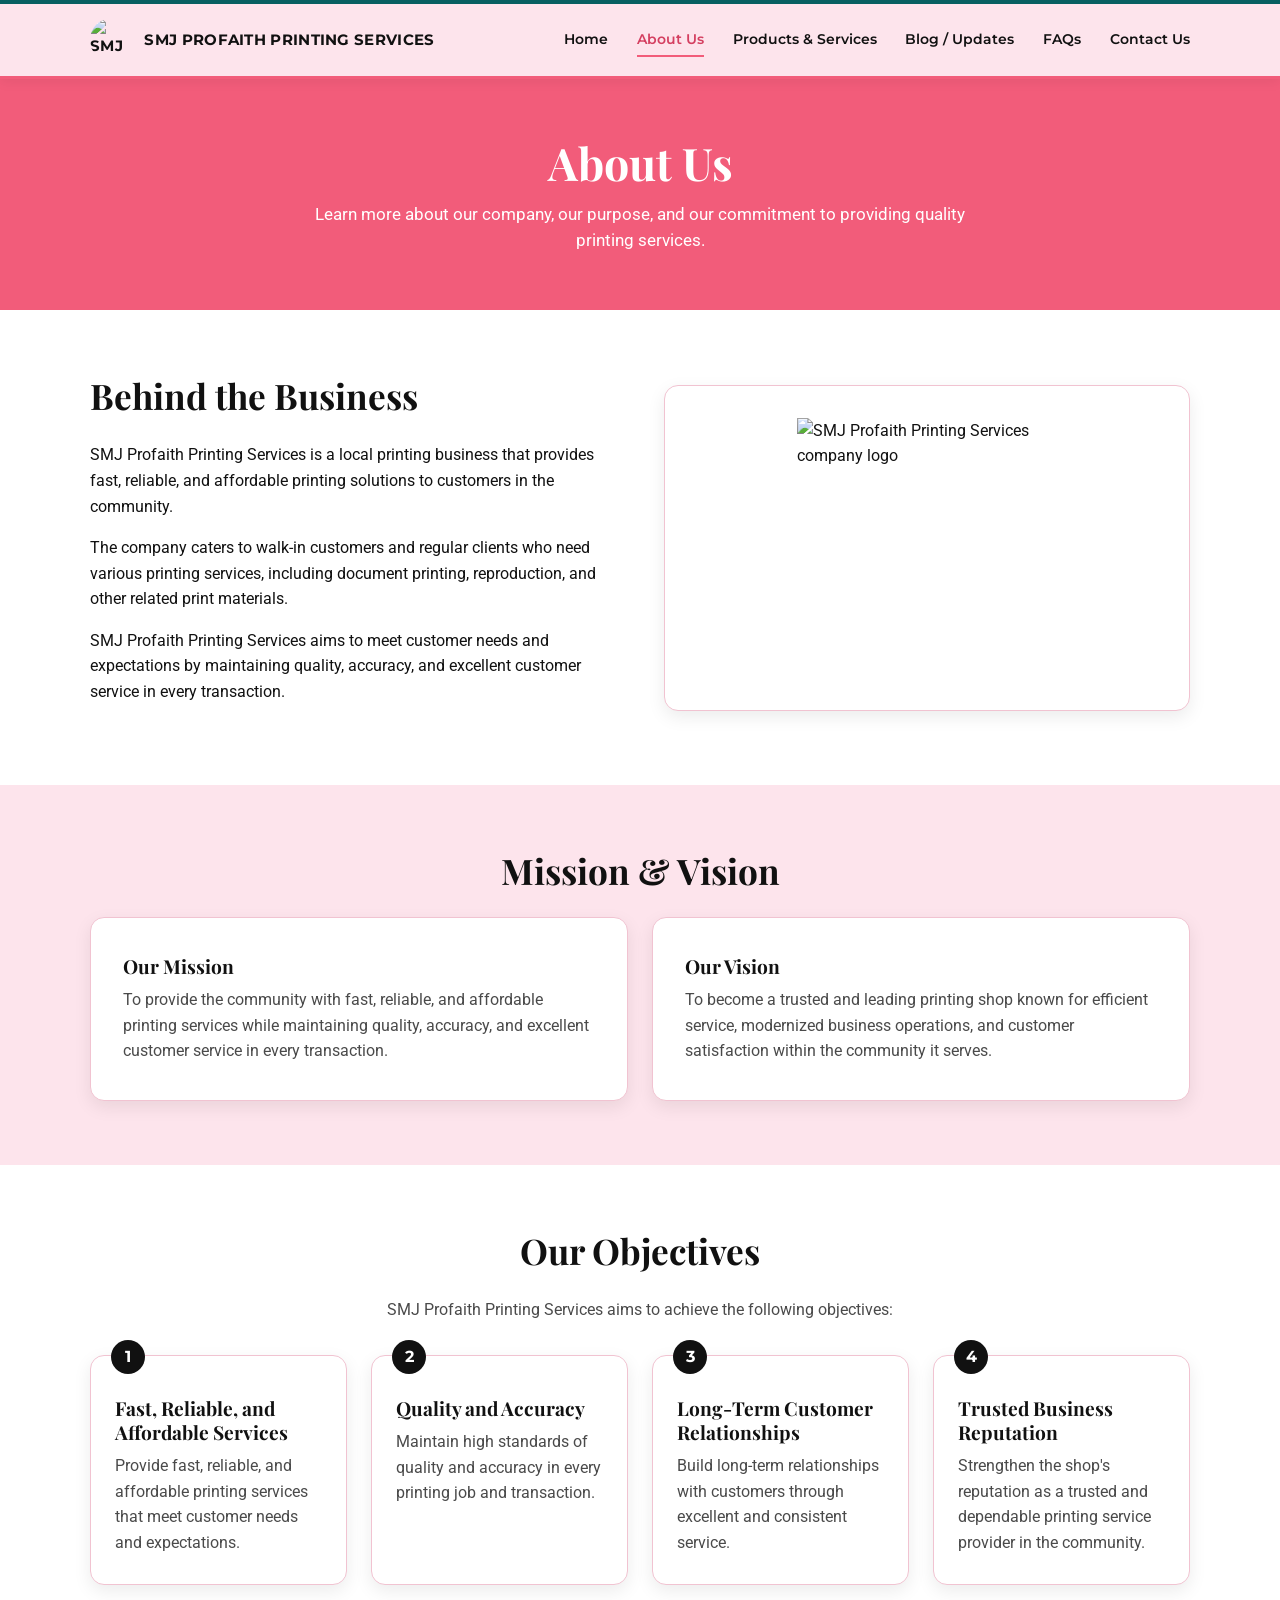
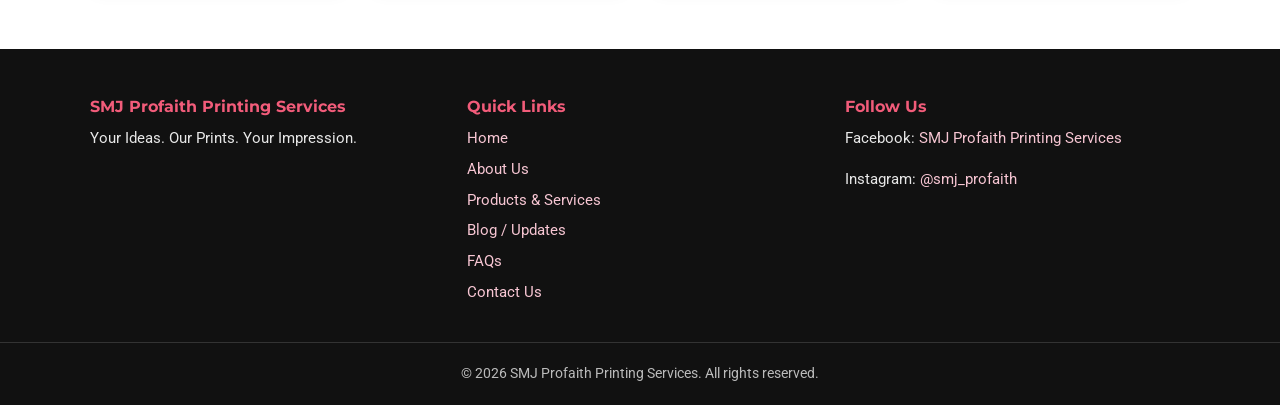
==== commit 98565b1f: "Finalize website updates and responsive design" ====
--- a/about.html
+++ b/about.html
@@ -3,136 +3,284 @@
 <head>
   <meta charset="UTF-8">
   <meta name="viewport" content="width=device-width, initial-scale=1.0">
-  <meta name="description" content="Learn about SMJ Profaith Printing Services, our mission, vision, and objectives.">
+
+  <meta name="description" content="Learn about SMJ Profaith Printing Services, our company background, mission, vision, and objectives.">
+
   <title>About Us | SMJ Profaith Printing Services</title>
 
+  <!-- Google Fonts -->
   <link rel="preconnect" href="https://fonts.googleapis.com">
   <link rel="preconnect" href="https://fonts.gstatic.com" crossorigin>
+
   <link href="https://fonts.googleapis.com/css2?family=Montserrat:wght@400;600;700&family=Playfair+Display:ital,wght@0,700;1,400&family=Roboto:wght@400;500;700&display=swap" rel="stylesheet">
 
-  <link rel="stylesheet" href="style.css">
+  <!-- CSS Files -->
+  <link rel="stylesheet" href="css/base.css">
+  <link rel="stylesheet" href="css/pages.css">
+  <link rel="stylesheet" href="css/services.css">
+  <link rel="stylesheet" href="css/home.css">
+
 </head>
+
 <body>
 
-  <!-- ===== HEADER / NAVIGATION ===== -->
+  <!-- HEADER / NAVIGATION -->
   <header class="site-header">
     <div class="container nav-wrap">
+
       <a href="index.html" class="brand">
-        <img src="assets/logo.png" alt="SMJ Profaith Printing Services logo" width="44" height="44">
+        <img
+          src="assets/logo.png"
+          alt="SMJ Profaith Printing Services logo"
+          width="44"
+          height="44">
+
         <span>SMJ Profaith Printing Services</span>
       </a>
 
-      <button class="nav-toggle" aria-expanded="false" aria-controls="site-nav" aria-label="Toggle navigation menu">
-        <span></span><span></span><span></span>
+
+      <button
+        class="nav-toggle"
+        aria-expanded="false"
+        aria-controls="site-nav"
+        aria-label="Toggle navigation menu">
+
+        <span></span>
+        <span></span>
+        <span></span>
+
       </button>
 
+
       <nav id="site-nav" class="site-nav" aria-label="Main navigation">
+
         <ul>
           <li><a href="index.html">Home</a></li>
-          <li><a href="about.html" aria-current="page">About Us</a></li>
+
+          <li>
+            <a href="about.html" aria-current="page">
+              About Us
+            </a>
+          </li>
+
           <li><a href="services.html">Products &amp; Services</a></li>
+
           <li><a href="blog.html">Blog / Updates</a></li>
+
           <li><a href="faqs.html">FAQs</a></li>
+
           <li><a href="contact.html">Contact Us</a></li>
         </ul>
+
       </nav>
+
     </div>
   </header>
 
+
   <main>
 
-    <!-- ===== PAGE HEADER ===== -->
+    <!-- PAGE HEADER -->
     <section class="page-banner">
+
       <div class="container">
+
         <h1>About Us</h1>
-        <p>Who we are, what we stand for, and where we are headed.</p>
-      </div>
+
+        <p>
+          Learn more about our company, our purpose,
+          and our commitment to providing quality printing services.
+        </p>
+
+      </div>
+
     </section>
 
-    <!-- ===== COMPANY BACKGROUND ===== -->
+
+    <!-- COMPANY BACKGROUND -->
     <section class="section">
+
       <div class="container split">
+
         <div class="reveal">
-          <h2 class="section-title left">Behind the Business</h2>
+
+          <h2 class="section-title left">
+            Behind the Business
+          </h2>
+
           <p>
-            What began as a small local printing shop has grown into a trusted name in the community,
-            built on fast, reliable service and a commitment to quality in every print.
+            SMJ Profaith Printing Services is a local printing business
+            that provides fast, reliable, and affordable printing solutions
+            to customers in the community.
           </p>
+
           <p>
-            SMJ Profaith Printing Services caters to walk-in customers and regular clients who need
-            document printing, reproduction, and other related print materials.
+            The company caters to walk-in customers and regular clients
+            who need various printing services, including document printing,
+            reproduction, and other related print materials.
           </p>
+
+          <p>
+            SMJ Profaith Printing Services aims to meet customer needs
+            and expectations by maintaining quality, accuracy,
+            and excellent customer service in every transaction.
+          </p>
+
         </div>
 
+
         <div class="logo-panel reveal">
-          <img src="assets/logo.png" alt="SMJ Profaith Printing Services logo" width="280" height="280">
+
+          <img
+            src="assets/logo.png"
+            alt="SMJ Profaith Printing Services company logo"
+            width="280"
+            height="280">
+
         </div>
-      </div>
+
+      </div>
+
     </section>
 
-    <!-- ===== MISSION & VISION ===== -->
+
+    <!-- MISSION AND VISION -->
     <section class="section section-pink">
+
       <div class="container">
-        <h2 class="section-title">Mission &amp; Vision</h2>
+
+        <h2 class="section-title">
+          Mission &amp; Vision
+        </h2>
+
 
         <div class="card-grid two-col">
+
+          <!-- MISSION -->
           <article class="card card-large reveal">
+
             <h3>Our Mission</h3>
-            <p>
-              To provide the community with fast, reliable, and affordable printing services while
-              maintaining quality, accuracy, and excellent customer service in every transaction.
-            </p>
+
+            <p>
+              To provide the community with fast, reliable, and affordable
+              printing services while maintaining quality, accuracy,
+              and excellent customer service in every transaction.
+            </p>
+
           </article>
 
+
+          <!-- VISION -->
           <article class="card card-large reveal">
+
             <h3>Our Vision</h3>
-            <p>
-              To become a trusted and leading printing shop known for efficient service,
-              modernized business operations, and customer satisfaction within the community it serves.
-            </p>
+
+            <p>
+              To become a trusted and leading printing shop known for
+              efficient service, modernized business operations,
+              and customer satisfaction within the community it serves.
+            </p>
+
           </article>
+
         </div>
-      </div>
+
+      </div>
+
     </section>
 
-    <!-- ===== OBJECTIVES ===== -->
+
+    <!-- COMPANY OBJECTIVES -->
     <section class="section">
+
       <div class="container">
-        <h2 class="section-title">Our Objectives</h2>
-        <p class="section-intro">SMJ Profaith Printing Services aims to:</p>
+
+        <h2 class="section-title">
+          Our Objectives
+        </h2>
+
+        <p class="section-intro">
+          SMJ Profaith Printing Services aims to achieve the following objectives:
+        </p>
+
 
         <ol class="objectives">
+
           <li class="card reveal">
-            <h3>Reliable Service</h3>
-            <p>Provide fast, reliable, and affordable printing services that meet customer needs and expectations.</p>
-          </li>
+
+            <h3>Fast, Reliable, and Affordable Services</h3>
+
+            <p>
+              Provide fast, reliable, and affordable printing services
+              that meet customer needs and expectations.
+            </p>
+
+          </li>
+
+
           <li class="card reveal">
-            <h3>Quality &amp; Accuracy</h3>
-            <p>Maintain high standards of quality and accuracy in every printing job and transaction.</p>
-          </li>
+
+            <h3>Quality and Accuracy</h3>
+
+            <p>
+              Maintain high standards of quality and accuracy
+              in every printing job and transaction.
+            </p>
+
+          </li>
+
+
           <li class="card reveal">
-            <h3>Lasting Relationships</h3>
-            <p>Build long-term relationships with customers through excellent and consistent service.</p>
-          </li>
+
+            <h3>Long-Term Customer Relationships</h3>
+
+            <p>
+              Build long-term relationships with customers
+              through excellent and consistent service.
+            </p>
+
+          </li>
+
+
           <li class="card reveal">
-            <h3>Trusted Reputation</h3>
-            <p>Strengthen the shop's reputation as a trusted and dependable printing service provider in the community.</p>
-          </li>
+
+            <h3>Trusted Business Reputation</h3>
+
+            <p>
+              Strengthen the shop's reputation as a trusted
+              and dependable printing service provider
+              in the community.
+            </p>
+
+          </li>
+
         </ol>
-      </div>
+
+      </div>
+
     </section>
 
   </main>
 
-  <!-- ===== FOOTER ===== -->
+
+  <!-- FOOTER -->
   <footer class="site-footer">
+
     <div class="container footer-grid">
+
       <div>
+
         <h3>SMJ Profaith Printing Services</h3>
+
         <p>Your Ideas. Our Prints. Your Impression.</p>
-      </div>
+
+      </div>
+
+
       <div>
+
         <h3>Quick Links</h3>
+
         <ul>
           <li><a href="index.html">Home</a></li>
           <li><a href="about.html">About Us</a></li>
@@ -141,24 +289,60 @@
           <li><a href="faqs.html">FAQs</a></li>
           <li><a href="contact.html">Contact Us</a></li>
         </ul>
-      </div>
+
+      </div>
+
+
       <div>
-  <h3>Follow Us</h3>
-  <p>
-    Facebook:
-    <a href="https://www.facebook.com/share/1EsnK7q3xP/" target="_blank" rel="noopener noreferrer">
-      SMJ Profaith Printing Services
-    </a>
-  </p>
-  <p>
-    Instagram:
-    <a href="https://www.instagram.com/smj_profaith/" target="_blank" rel="noopener noreferrer">
-      @smj_profaith
-    </a>
-  </p>
-</div>
+
+        <h3>Follow Us</h3>
+
+        <p>
+          Facebook:
+
+          <a
+            href="https://www.facebook.com/share/1EsnK7q3xP/"
+            target="_blank"
+            rel="noopener noreferrer">
+
+            SMJ Profaith Printing Services
+
+          </a>
+        </p>
+
+
+        <p>
+          Instagram:
+
+          <a
+            href="https://www.instagram.com/smj_profaith/"
+            target="_blank"
+            rel="noopener noreferrer">
+
+            @smj_profaith
+
+          </a>
+        </p>
+
+      </div>
+
+    </div>
+
+
+    <div class="footer-bottom">
+
+      <p>
+        &copy; <span id="year">2026</span>
+        SMJ Profaith Printing Services. All rights reserved.
+      </p>
+
+    </div>
+
   </footer>
 
+
+  <!-- JavaScript -->
   <script src="script.js"></script>
+
 </body>
-</html>
+</html>
--- a/css/base.css
+++ b/css/base.css
@@ -0,0 +1,1092 @@
+/* ==========================================================================
+   SMJ PROFAITH PRINTING SERVICES
+   BASE CSS
+   Shared foundations, global components, and responsive styles.
+   ========================================================================== */
+
+
+/* ==========================================================================
+   1. ROOT VARIABLES
+   ========================================================================== */
+
+:root {
+    /* Brand Colors */
+    --pink: #f25c7a;
+    --pink-dark: #d43f60;
+    --pink-soft: #fde4ec;
+
+    --white: #ffffff;
+    --black: #111111;
+    --gray: #4a4a4a;
+    --border: #f1c3d1;
+
+    /* Typography */
+    --font-heading: "Playfair Display", "Times New Roman", Times, serif;
+    --font-ui: "Montserrat", "Roboto", Arial, sans-serif;
+    --font-body: "Roboto", Arial, sans-serif;
+
+    /* Layout */
+    --radius: 14px;
+    --shadow: 0 6px 18px rgba(0, 0, 0, 0.08);
+    --max-width: 1140px;
+}
+
+
+/* ==========================================================================
+   2. BASE AND RESET
+   ========================================================================== */
+
+*,
+*::before,
+*::after {
+    box-sizing: border-box;
+}
+
+html {
+    scroll-behavior: smooth;
+    scroll-padding-top: 90px;
+}
+
+body {
+    margin: 0;
+    font-family: var(--font-body);
+    font-size: 1rem;
+    line-height: 1.6;
+    color: var(--black);
+    background: var(--white);
+}
+
+img {
+    display: block;
+    max-width: 100%;
+    height: auto;
+}
+
+a {
+    color: var(--pink-dark);
+    text-decoration: none;
+}
+
+a:hover,
+a:focus {
+    text-decoration: underline;
+}
+
+:focus-visible {
+    outline: 3px solid var(--pink);
+    outline-offset: 3px;
+}
+
+h1,
+h2,
+h3 {
+    margin: 0 0 0.6rem;
+    font-family: var(--font-heading);
+    line-height: 1.25;
+}
+
+p {
+    margin: 0 0 1rem;
+}
+
+ul,
+ol {
+    margin: 0;
+    padding: 0;
+}
+
+button,
+input,
+select,
+textarea {
+    font: inherit;
+}
+
+
+/* ==========================================================================
+   3. LAYOUT HELPERS
+   ========================================================================== */
+
+.container {
+    width: 100%;
+    max-width: var(--max-width);
+    margin: 0 auto;
+    padding: 0 1.25rem;
+}
+
+.section {
+    padding: 4rem 0;
+}
+
+.section-pink {
+    background: var(--pink-soft);
+}
+
+.section-title {
+    margin-bottom: 1.5rem;
+    font-size: clamp(1.6rem, 3vw, 2.2rem);
+    text-align: center;
+}
+
+.section-title.left {
+    text-align: left;
+}
+
+.section-intro {
+    max-width: 640px;
+    margin: 0 auto 2rem;
+    color: var(--gray);
+    text-align: center;
+}
+
+.card-grid {
+    display: grid;
+    grid-template-columns: repeat(auto-fit, minmax(230px, 1fr));
+    gap: 1.5rem;
+}
+
+.card-grid.two-col {
+    grid-template-columns: repeat(auto-fit, minmax(300px, 1fr));
+}
+
+.split {
+    display: grid;
+    grid-template-columns: 1fr 1fr;
+    align-items: center;
+    gap: 3rem;
+}
+
+
+/* ==========================================================================
+   4. BUTTONS
+   ========================================================================== */
+
+.btn {
+    display: inline-block;
+    padding: 0.75rem 1.6rem;
+
+    border: 2px solid var(--black);
+    border-radius: 999px;
+
+    background: var(--black);
+    color: var(--white);
+
+    font-family: var(--font-ui);
+    font-size: 0.95rem;
+    font-weight: 600;
+
+    text-align: center;
+    cursor: pointer;
+
+    transition:
+        background 0.2s ease,
+        color 0.2s ease,
+        border-color 0.2s ease,
+        transform 0.2s ease;
+}
+
+.btn:hover,
+.btn:focus {
+    transform: translateY(-2px);
+    text-decoration: none;
+}
+
+.btn-primary {
+    background: var(--black);
+    color: var(--white);
+}
+
+.btn-primary:hover,
+.btn-primary:focus {
+    background: var(--pink);
+    border-color: var(--pink);
+    color: var(--white);
+}
+
+.btn-outline {
+    background: var(--white);
+    color: var(--black);
+}
+
+.btn-outline:hover,
+.btn-outline:focus {
+    background: var(--pink);
+    border-color: var(--pink);
+    color: var(--white);
+}
+
+.btn-block {
+    width: 100%;
+}
+
+.btn-group {
+    display: flex;
+    flex-wrap: wrap;
+    gap: 1rem;
+    margin-top: 1.5rem;
+}
+
+
+/* ==========================================================================
+   5. HEADER AND NAVIGATION
+   ========================================================================== */
+
+.site-header {
+    position: sticky;
+    top: 0;
+    z-index: 1000;
+
+    background: var(--pink-soft);
+
+    border-top: 4px solid #075f61;
+    border-bottom: 3px solid var(--pink);
+
+    box-shadow: 0 3px 12px rgba(0, 0, 0, 0.06);
+}
+
+.nav-wrap {
+    display: flex;
+    align-items: center;
+    justify-content: space-between;
+
+    min-height: 72px;
+    gap: 2rem;
+}
+
+
+/* Brand */
+
+.brand {
+    display: flex;
+    align-items: center;
+    gap: 0.65rem;
+
+    flex-shrink: 0;
+
+    color: var(--black);
+    font-family: var(--font-ui);
+    font-size: 0.95rem;
+    font-weight: 700;
+    letter-spacing: 0.02em;
+    text-transform: uppercase;
+
+    text-decoration: none;
+}
+
+.brand:hover,
+.brand:focus {
+    color: var(--black);
+    text-decoration: none;
+}
+
+.brand img {
+    width: 44px;
+    height: 44px;
+
+    border-radius: 50%;
+    object-fit: cover;
+
+    flex-shrink: 0;
+}
+
+
+/* Desktop Navigation */
+
+.site-nav {
+    margin-left: auto;
+}
+
+.site-nav ul {
+    display: flex;
+    align-items: center;
+    gap: 1.8rem;
+
+    margin: 0;
+    padding: 0;
+
+    list-style: none;
+}
+
+.site-nav ul li {
+    margin: 0;
+    padding: 0;
+}
+
+.site-nav ul li a,
+.site-nav ul li a:link,
+.site-nav ul li a:visited {
+    display: inline-block;
+    padding: 0.35rem 0;
+
+    color: var(--black);
+    background: transparent;
+
+    border: none;
+    border-bottom: 2px solid transparent;
+    border-radius: 0;
+
+    font-family: var(--font-ui);
+    font-size: 0.9rem;
+    font-weight: 600;
+    line-height: 1.4;
+
+    text-decoration: none;
+    white-space: nowrap;
+
+    transition:
+        color 0.2s ease,
+        border-color 0.2s ease;
+}
+
+.site-nav ul li a:hover,
+.site-nav ul li a:focus-visible,
+.site-nav ul li a[aria-current="page"] {
+    color: var(--pink-dark);
+    background: transparent;
+    border-bottom-color: var(--pink);
+    text-decoration: none;
+}
+
+
+/* Hamburger Button */
+
+.nav-toggle {
+    display: none;
+    flex-direction: column;
+    justify-content: space-between;
+
+    gap: 5px;
+
+    width: 36px;
+    height: 30px;
+    padding: 0;
+
+    background: transparent;
+    border: none;
+
+    cursor: pointer;
+}
+
+.nav-toggle span {
+    display: block;
+
+    width: 100%;
+    height: 3px;
+
+    background: var(--black);
+    border-radius: 2px;
+
+    transition:
+        transform 0.25s ease,
+        opacity 0.25s ease;
+}
+
+.nav-toggle[aria-expanded="true"] span:nth-child(1) {
+    transform: translateY(8px) rotate(45deg);
+}
+
+.nav-toggle[aria-expanded="true"] span:nth-child(2) {
+    opacity: 0;
+}
+
+.nav-toggle[aria-expanded="true"] span:nth-child(3) {
+    transform: translateY(-8px) rotate(-45deg);
+}
+
+
+/* ==========================================================================
+   6. HOME PAGE HERO
+   ========================================================================== */
+
+.hero {
+    padding: 4rem 0;
+
+    background: linear-gradient(
+        180deg,
+        var(--pink-soft) 0%,
+        var(--white) 100%
+    );
+}
+
+.hero-grid {
+    display: grid;
+    grid-template-columns: 1.1fr 0.9fr;
+
+    align-items: center;
+    gap: 3rem;
+}
+
+.hero h1 {
+    font-size: clamp(2.2rem, 5vw, 3.4rem);
+    font-weight: 700;
+}
+
+.hero .accent {
+    color: var(--pink);
+}
+
+.tagline {
+    color: var(--pink-dark);
+    font-family: var(--font-heading);
+    font-size: 1.25rem;
+}
+
+.hero-card {
+    padding: 2rem;
+
+    background: var(--white);
+
+    border: 1px solid var(--border);
+    border-radius: var(--radius);
+
+    box-shadow: var(--shadow);
+
+    text-align: center;
+}
+
+.hero-card img {
+    max-width: 280px;
+    margin: 0 auto;
+}
+
+
+/* ==========================================================================
+   7. CARDS AND HIGHLIGHTS
+   ========================================================================== */
+
+.card {
+    padding: 1.75rem 1.5rem;
+
+    background: var(--white);
+
+    border: 1px solid var(--border);
+    border-radius: var(--radius);
+
+    box-shadow: var(--shadow);
+
+    transition:
+        transform 0.25s ease,
+        box-shadow 0.25s ease;
+}
+
+.card:hover {
+    transform: translateY(-4px);
+
+    box-shadow: 0 10px 24px rgba(0, 0, 0, 0.12);
+}
+
+.card h3 {
+    color: var(--black);
+    font-size: 1.2rem;
+}
+
+.card p {
+    margin: 0;
+    color: var(--gray);
+}
+
+.card-large {
+    padding: 2.25rem 2rem;
+}
+
+.card-icon {
+    margin-bottom: 0.75rem;
+    font-size: 2rem;
+}
+
+.chip-list {
+    display: flex;
+    flex-wrap: wrap;
+    justify-content: center;
+    gap: 0.75rem;
+
+    margin-top: 2.5rem;
+
+    list-style: none;
+}
+
+.chip-list li {
+    padding: 0.5rem 1.1rem;
+
+    background: var(--pink);
+    color: var(--white);
+
+    border-radius: 999px;
+
+    font-family: var(--font-ui);
+    font-size: 0.9rem;
+    font-weight: 600;
+}
+
+
+/* ==========================================================================
+   8. LOGO PANELS AND FORM WRAPPERS
+   ========================================================================== */
+
+.logo-panel,
+.form-wrap,
+.contact-info {
+    padding: 2rem;
+
+    background: var(--white);
+
+    border: 1px solid var(--border);
+    border-radius: var(--radius);
+
+    box-shadow: var(--shadow);
+}
+
+.logo-panel img {
+    max-width: 260px;
+    margin: 0 auto;
+}
+
+
+/* ==========================================================================
+   9. PAGE BANNER
+   ========================================================================== */
+
+.page-banner {
+    padding: 3.5rem 0;
+
+    background: var(--pink);
+    color: var(--white);
+
+    text-align: center;
+}
+
+.page-banner h1 {
+    color: var(--white);
+    font-size: clamp(2rem, 4vw, 2.8rem);
+}
+
+.page-banner p {
+    max-width: 680px;
+    margin: 0 auto;
+
+    font-size: 1.05rem;
+}
+
+
+/* ==========================================================================
+   10. ABOUT US - OBJECTIVES
+   ========================================================================== */
+
+.objectives {
+    display: grid;
+    grid-template-columns: repeat(auto-fit, minmax(220px, 1fr));
+    gap: 1.5rem;
+
+    counter-reset: obj;
+    list-style: none;
+}
+
+.objectives li.card {
+    position: relative;
+    padding-top: 2.5rem;
+}
+
+.objectives li.card::before {
+    position: absolute;
+    top: -16px;
+    left: 1.25rem;
+
+    display: flex;
+    align-items: center;
+    justify-content: center;
+
+    width: 34px;
+    height: 34px;
+
+    counter-increment: obj;
+    content: counter(obj);
+
+    background: var(--black);
+    color: var(--white);
+
+    border-radius: 50%;
+
+    font-family: var(--font-ui);
+    font-weight: 700;
+}
+
+
+/* ==========================================================================
+   11. PRODUCTS AND SERVICES
+   ========================================================================== */
+
+.product-card {
+    border-top: 5px solid var(--pink);
+}
+
+.steps {
+    display: grid;
+    grid-template-columns: repeat(auto-fit, minmax(220px, 1fr));
+    gap: 1.5rem;
+
+    counter-reset: step;
+    list-style: none;
+}
+
+.step {
+    position: relative;
+
+    padding: 2rem 1.5rem 1.5rem;
+
+    background: var(--white);
+
+    border: 1px solid var(--border);
+    border-radius: var(--radius);
+
+    box-shadow: var(--shadow);
+
+    text-align: center;
+}
+
+.step-number {
+    display: inline-flex;
+    align-items: center;
+    justify-content: center;
+
+    width: 48px;
+    height: 48px;
+
+    margin: 0 auto 0.75rem;
+
+    background: var(--pink);
+    color: var(--white);
+
+    border-radius: 50%;
+
+    font-family: var(--font-ui);
+    font-size: 1.2rem;
+    font-weight: 700;
+}
+
+.step h3 {
+    font-size: 1.1rem;
+}
+
+.step p {
+    margin: 0;
+
+    color: var(--gray);
+    font-size: 0.95rem;
+}
+
+.cta-inline {
+    margin-top: 2.5rem;
+    text-align: center;
+}
+
+
+/* ==========================================================================
+   12. CONTACT PAGE
+   ========================================================================== */
+
+.contact-grid {
+    display: grid;
+    grid-template-columns: 1.2fr 0.8fr;
+
+    align-items: start;
+    gap: 2.5rem;
+
+    margin-bottom: 3rem;
+}
+
+.form-group {
+    margin-bottom: 1.1rem;
+}
+
+.form-group label {
+    display: block;
+
+    margin-bottom: 0.35rem;
+
+    font-family: var(--font-ui);
+    font-size: 0.9rem;
+    font-weight: 600;
+}
+
+.required {
+    color: var(--pink-dark);
+}
+
+
+/* Inquiry Form Fields */
+
+.inquiry-form input,
+.inquiry-form select,
+.inquiry-form textarea {
+    width: 100%;
+    padding: 0.7rem 0.9rem;
+
+    background: var(--white);
+
+    border: 1.5px solid #cfcfcf;
+    border-radius: 8px;
+
+    font-family: var(--font-body);
+    font-size: 1rem;
+
+    transition:
+        border-color 0.2s ease,
+        box-shadow 0.2s ease;
+}
+
+.inquiry-form input:focus,
+.inquiry-form select:focus,
+.inquiry-form textarea:focus {
+    outline: none;
+
+    border-color: var(--pink);
+
+    box-shadow: 0 0 0 3px rgba(242, 92, 122, 0.2);
+}
+
+.inquiry-form textarea {
+    resize: vertical;
+}
+
+.inquiry-form .invalid {
+    border-color: #c0392b;
+}
+
+.error-msg {
+    display: block;
+
+    min-height: 1rem;
+    margin-top: 0.25rem;
+
+    color: #c0392b;
+    font-size: 0.82rem;
+}
+
+.form-status {
+    min-height: 1.5rem;
+    margin-top: 1rem;
+
+    font-weight: 600;
+    text-align: center;
+}
+
+.form-status.success {
+    color: #1e7b45;
+}
+
+.form-status.error {
+    color: #c0392b;
+}
+
+.form-note {
+    margin-top: 0.75rem;
+
+    color: var(--gray);
+    font-size: 0.8rem;
+    text-align: center;
+}
+
+
+/* Contact Information */
+
+.info-block {
+    margin-bottom: 1.5rem;
+    padding-bottom: 1.25rem;
+
+    border-bottom: 1px dashed var(--border);
+}
+
+.info-block:last-child {
+    border-bottom: none;
+}
+
+.info-block h3 {
+    margin-bottom: 0.4rem;
+
+    color: var(--pink-dark);
+
+    font-family: var(--font-ui);
+    font-size: 0.85rem;
+    letter-spacing: 0.08em;
+    text-transform: uppercase;
+}
+
+.info-block p {
+    margin: 0;
+}
+
+.social-links {
+    list-style: none;
+}
+
+.social-links li {
+    margin-bottom: 0.4rem;
+}
+
+.map-wrap {
+    overflow: hidden;
+
+    border: 1px solid var(--border);
+    border-radius: var(--radius);
+
+    box-shadow: var(--shadow);
+}
+
+.map-wrap iframe {
+    display: block;
+    width: 100%;
+    min-height: 300px;
+    border: 0;
+}
+
+
+/* ==========================================================================
+   13. FOOTER
+   ========================================================================== */
+
+.site-footer {
+    padding-top: 3rem;
+
+    background: var(--black);
+    color: #e8e8e8;
+
+    font-size: 0.95rem;
+}
+
+.site-footer h3 {
+    color: var(--pink);
+
+    font-family: var(--font-ui);
+    font-size: 1rem;
+}
+
+.site-footer a {
+    color: #f7c6d3;
+}
+
+.site-footer a:hover,
+.site-footer a:focus {
+    color: var(--white);
+}
+
+.site-footer ul {
+    list-style: none;
+}
+
+.site-footer li {
+    margin-bottom: 0.4rem;
+}
+
+.footer-grid {
+    display: grid;
+    grid-template-columns: repeat(auto-fit, minmax(220px, 1fr));
+    gap: 2rem;
+
+    padding-bottom: 2rem;
+}
+
+.footer-bottom {
+    padding: 1.25rem 0;
+
+    border-top: 1px solid #333;
+
+    color: #bbb;
+    font-size: 0.85rem;
+    text-align: center;
+}
+
+.footer-bottom p {
+    margin: 0;
+}
+
+
+/* ==========================================================================
+   14. SCROLL REVEAL ANIMATION
+   ========================================================================== */
+
+.reveal {
+    opacity: 0;
+    transform: translateY(20px);
+
+    transition:
+        opacity 0.6s ease,
+        transform 0.6s ease;
+}
+
+.reveal.visible {
+    opacity: 1;
+    transform: translateY(0);
+}
+
+
+/* ==========================================================================
+   15. RESPONSIVE DESIGN
+   ========================================================================== */
+
+/* Tablet layout */
+
+@media (max-width: 900px) {
+    .hero-grid,
+    .split,
+    .contact-grid {
+        grid-template-columns: 1fr;
+    }
+
+    .hero-card {
+        order: -1;
+    }
+}
+
+
+/* Mobile Navigation */
+
+@media (max-width: 1000px) {
+    .nav-wrap {
+        min-height: 68px;
+    }
+
+    .nav-toggle {
+        display: flex;
+        flex-shrink: 0;
+    }
+
+    .site-nav {
+        position: absolute;
+        top: 100%;
+        left: 0;
+        right: 0;
+
+        display: none;
+
+        margin-left: 0;
+
+        background: var(--pink-soft);
+
+        border-bottom: 3px solid var(--pink);
+
+        box-shadow: 0 8px 18px rgba(0, 0, 0, 0.08);
+    }
+
+    .site-nav.open {
+        display: block;
+    }
+
+    .site-nav ul {
+        display: flex;
+        flex-direction: column;
+        align-items: stretch;
+
+        gap: 0;
+    }
+
+    .site-nav ul li {
+        border-top: 1px solid var(--border);
+    }
+
+    .site-nav ul li a,
+    .site-nav ul li a:link,
+    .site-nav ul li a:visited {
+        display: block;
+        width: 100%;
+
+        padding: 0.9rem 1.25rem;
+
+        color: var(--black);
+        background: transparent;
+
+        border: none;
+
+        font-family: var(--font-ui);
+        font-size: 0.9rem;
+        font-weight: 600;
+
+        text-decoration: none;
+    }
+
+    .site-nav ul li a:hover,
+    .site-nav ul li a:focus-visible,
+    .site-nav ul li a[aria-current="page"] {
+        color: var(--pink-dark);
+        background: var(--white);
+        text-decoration: none;
+    }
+
+    .section {
+        padding: 3rem 0;
+    }
+
+    .brand span {
+        font-size: 0.8rem;
+    }
+}
+
+
+/* Smaller mobile screens */
+
+@media (max-width: 600px) {
+    .container {
+        padding: 0 1rem;
+    }
+
+    .hero {
+        padding: 3rem 0;
+    }
+
+    .hero-grid {
+        gap: 2rem;
+    }
+
+    .hero h1 {
+        font-size: 2.2rem;
+    }
+
+    .hero-card {
+        padding: 1.25rem;
+    }
+
+    .card-grid.two-col {
+        grid-template-columns: 1fr;
+    }
+
+    .btn-group {
+        flex-direction: column;
+    }
+
+    .btn-group .btn {
+        width: 100%;
+    }
+
+    .form-wrap,
+    .contact-info,
+    .logo-panel {
+        padding: 1.25rem;
+    }
+
+    .page-banner {
+        padding: 2.5rem 0;
+    }
+
+    .footer-grid {
+        grid-template-columns: 1fr;
+    }
+}
+
+
+/* ==========================================================================
+   16. ACCESSIBILITY - REDUCED MOTION
+   ========================================================================== */
+
+@media (prefers-reduced-motion: reduce) {
+    *,
+    *::before,
+    *::after {
+        scroll-behavior: auto !important;
+        transition: none !important;
+        animation: none !important;
+    }
+
+    .reveal {
+        opacity: 1;
+        transform: none;
+    }
+}
--- a/css/home.css
+++ b/css/home.css
@@ -0,0 +1,748 @@
+/* ==========================================================================
+   SMJ PROFAITH PRINTING SERVICES
+   HOME PAGE STYLES
+   Hero Logo Lightbox, Price List Gallery, and Featured Printing Works
+   ========================================================================== */
+
+
+/* ==========================================================================
+   1. HERO LOGO - BORDER, SHADOW & CLICK-TO-ZOOM EFFECT
+   ========================================================================== */
+
+.hero-card {
+    position: relative;
+    display: flex;
+    align-items: center;
+    justify-content: center;
+
+    padding: 2rem;
+
+    background: var(--white);
+
+    border: 1.5px solid var(--border);
+    border-radius: var(--radius);
+
+    box-shadow:
+        0 10px 30px rgba(0, 0, 0, 0.08),
+        0 4px 12px rgba(242, 92, 122, 0.10);
+
+    overflow: hidden;
+
+    cursor: zoom-in;
+
+    transition:
+        transform 0.3s ease,
+        box-shadow 0.3s ease,
+        border-color 0.3s ease;
+}
+
+.hero-card:hover {
+    transform: translateY(-4px);
+
+    border-color: var(--pink);
+
+    box-shadow:
+        0 16px 35px rgba(0, 0, 0, 0.12),
+        0 6px 18px rgba(242, 92, 122, 0.18);
+}
+
+.hero-card img {
+    display: block;
+
+    width: 100%;
+    max-width: 320px;
+    height: auto;
+
+    border-radius: 10px;
+
+    transition:
+        transform 0.45s ease,
+        filter 0.3s ease;
+}
+
+.hero-card:hover img {
+    transform: scale(1.04);
+    filter: brightness(1.02);
+}
+
+
+/* Click to view hint */
+
+.hero-card::after {
+    content: "Click to view";
+
+    position: absolute;
+    bottom: 14px;
+    right: 14px;
+
+    padding: 0.4rem 0.7rem;
+
+    background: rgba(17, 17, 17, 0.82);
+    color: var(--white);
+
+    border-radius: 999px;
+
+    font-family: var(--font-ui);
+    font-size: 0.7rem;
+    font-weight: 600;
+
+    opacity: 0;
+    transform: translateY(5px);
+
+    transition:
+        opacity 0.25s ease,
+        transform 0.25s ease;
+
+    pointer-events: none;
+}
+
+.hero-card:hover::after {
+    opacity: 1;
+    transform: translateY(0);
+}
+
+
+/* ==========================================================================
+   2. HOMEPAGE LOGO LIGHTBOX
+   ========================================================================== */
+
+.logo-lightbox {
+    position: fixed;
+    inset: 0;
+
+    z-index: 9999;
+
+    display: flex;
+    align-items: center;
+    justify-content: center;
+
+    padding: 2rem;
+
+    background: rgba(17, 17, 17, 0.82);
+
+    opacity: 0;
+    visibility: hidden;
+
+    transition:
+        opacity 0.3s ease,
+        visibility 0.3s ease;
+
+    cursor: zoom-out;
+}
+
+.logo-lightbox.open {
+    opacity: 1;
+    visibility: visible;
+}
+
+.logo-lightbox-content {
+    position: relative;
+
+    display: flex;
+    align-items: center;
+    justify-content: center;
+
+    max-width: min(850px, 92vw);
+    max-height: 90vh;
+
+    padding: 1.5rem;
+
+    background: var(--white);
+
+    border: 2px solid var(--pink);
+    border-radius: 18px;
+
+    box-shadow:
+        0 25px 70px rgba(0, 0, 0, 0.30);
+
+    transform: scale(0.75);
+
+    transition: transform 0.35s ease;
+
+    cursor: default;
+}
+
+.logo-lightbox.open .logo-lightbox-content {
+    transform: scale(1);
+}
+
+.logo-lightbox-content img {
+    display: block;
+
+    width: auto;
+    max-width: min(700px, 80vw);
+    max-height: 75vh;
+
+    object-fit: contain;
+
+    border-radius: 10px;
+}
+
+
+/* Logo lightbox close button */
+
+.logo-lightbox-close {
+    position: absolute;
+
+    top: -16px;
+    right: -16px;
+
+    width: 42px;
+    height: 42px;
+
+    display: flex;
+    align-items: center;
+    justify-content: center;
+
+    background: var(--pink);
+    color: var(--white);
+
+    border: 3px solid var(--white);
+    border-radius: 50%;
+
+    font-family: Arial, sans-serif;
+    font-size: 1.6rem;
+    font-weight: 400;
+
+    line-height: 1;
+
+    cursor: pointer;
+
+    box-shadow: 0 5px 15px rgba(0, 0, 0, 0.20);
+
+    transition:
+        background 0.2s ease,
+        transform 0.2s ease;
+}
+
+.logo-lightbox-close:hover {
+    background: var(--pink-dark);
+    transform: scale(1.08);
+}
+
+
+/* ==========================================================================
+   3. FEATURED PRINTING WORKS
+   ========================================================================== */
+
+.featured-works {
+    margin-top: 40px;
+    padding: 30px 0;
+}
+
+.featured-works h3 {
+    text-align: center;
+    margin-bottom: 25px;
+}
+
+.featured-works > p {
+    margin-bottom: 1.25rem;
+    text-align: center;
+}
+
+.featured-works-grid {
+    display: grid;
+
+    grid-template-columns: repeat(2, minmax(0, 1fr));
+
+    gap: 25px;
+
+    max-width: 850px;
+    margin: 0 auto;
+}
+
+.work-card {
+    min-width: 0;
+
+    background: var(--white);
+
+    border: 1px solid var(--border);
+    border-radius: 14px;
+
+    padding: 12px;
+
+    box-shadow: 0 6px 18px rgba(0, 0, 0, 0.08);
+
+    overflow: hidden;
+
+    transition:
+        transform 0.25s ease,
+        box-shadow 0.25s ease;
+}
+
+.work-card:hover {
+    transform: translateY(-4px);
+
+    box-shadow: 0 10px 24px rgba(0, 0, 0, 0.12);
+}
+
+
+/* Clickable featured images */
+
+.featured-image-button {
+    position: relative;
+
+    display: block;
+
+    width: 100%;
+    padding: 0;
+
+    background: transparent;
+
+    border: none;
+    border-radius: 10px;
+
+    overflow: hidden;
+
+    cursor: zoom-in;
+
+    text-align: left;
+}
+
+.featured-image-button img {
+    display: block;
+
+    width: 100%;
+    height: 280px;
+
+    object-fit: cover;
+
+    border-radius: 10px;
+
+    transition:
+        transform 0.35s ease,
+        filter 0.3s ease;
+}
+
+.featured-image-button:hover img {
+    transform: scale(1.04);
+    filter: brightness(0.90);
+}
+
+
+/* Image zoom hint */
+
+.featured-image-button .zoom-label {
+    position: absolute;
+
+    right: 12px;
+    bottom: 12px;
+
+    padding: 0.4rem 0.7rem;
+
+    background: rgba(17, 17, 17, 0.82);
+    color: var(--white);
+
+    border-radius: 999px;
+
+    font-family: var(--font-ui);
+    font-size: 0.72rem;
+    font-weight: 600;
+
+    opacity: 0;
+    transform: translateY(5px);
+
+    transition:
+        opacity 0.25s ease,
+        transform 0.25s ease;
+
+    pointer-events: none;
+}
+
+.featured-image-button:hover .zoom-label,
+.featured-image-button:focus-visible .zoom-label {
+    opacity: 1;
+    transform: translateY(0);
+}
+
+.featured-image-button:focus-visible {
+    outline: 3px solid var(--pink);
+    outline-offset: 4px;
+}
+
+.work-card p {
+    text-align: center;
+
+    margin: 12px 0 4px;
+
+    font-weight: 600;
+}
+
+
+/* ==========================================================================
+   4. FEATURED PRINTING WORKS LIGHTBOX
+   ========================================================================== */
+
+.featured-lightbox {
+    position: fixed;
+    inset: 0;
+
+    z-index: 10000;
+
+    display: flex;
+    align-items: center;
+    justify-content: center;
+
+    padding: 2rem;
+
+    background: rgba(17, 17, 17, 0.84);
+
+    opacity: 0;
+    visibility: hidden;
+
+    transition:
+        opacity 0.3s ease,
+        visibility 0.3s ease;
+
+    cursor: zoom-out;
+}
+
+.featured-lightbox.open {
+    opacity: 1;
+    visibility: visible;
+}
+
+.featured-lightbox-content {
+    position: relative;
+
+    display: flex;
+    align-items: center;
+    justify-content: center;
+
+    width: auto;
+    max-width: min(850px, 92vw);
+    max-height: 90vh;
+
+    padding: 1.5rem;
+
+    background: var(--white);
+
+    border: 2px solid var(--pink);
+    border-radius: 18px;
+
+    box-shadow:
+        0 25px 70px rgba(0, 0, 0, 0.30);
+
+    transform: scale(0.75);
+
+    transition: transform 0.35s ease;
+
+    cursor: default;
+}
+
+.featured-lightbox.open .featured-lightbox-content {
+    transform: scale(1);
+}
+
+.featured-lightbox-content img {
+    display: block;
+
+    width: auto;
+    max-width: min(780px, 82vw);
+    max-height: 75vh;
+
+    object-fit: contain;
+
+    border-radius: 10px;
+}
+
+
+/* Featured image lightbox close button */
+
+.featured-lightbox-close {
+    position: absolute;
+
+    top: -16px;
+    right: -16px;
+
+    width: 42px;
+    height: 42px;
+
+    display: flex;
+    align-items: center;
+    justify-content: center;
+
+    padding: 0;
+
+    background: var(--pink);
+    color: var(--white);
+
+    border: 3px solid var(--white);
+    border-radius: 50%;
+
+    font-family: Arial, sans-serif;
+    font-size: 1.6rem;
+    font-weight: 400;
+
+    line-height: 1;
+
+    cursor: pointer;
+
+    box-shadow: 0 5px 15px rgba(0, 0, 0, 0.20);
+
+    transition:
+        background 0.2s ease,
+        transform 0.2s ease;
+}
+
+.featured-lightbox-close:hover {
+    background: var(--pink-dark);
+    transform: scale(1.08);
+}
+
+.featured-lightbox-close:focus-visible {
+    outline: 3px solid var(--pink-dark);
+    outline-offset: 3px;
+}
+
+
+/* ==========================================================================
+   5. HOMEPAGE SERVICE PRICE-LIST GALLERY
+   ========================================================================== */
+
+.rate-list-heading {
+    margin: 3rem 0 1.5rem;
+    text-align: center;
+}
+
+.rate-list-heading h3 {
+    margin-bottom: 0.4rem;
+    font-size: 1.5rem;
+}
+
+.rate-list-heading p {
+    margin: 0;
+    color: var(--gray);
+}
+
+.rate-card-grid {
+    display: grid;
+
+    grid-template-columns: repeat(4, minmax(0, 1fr));
+
+    gap: 1.25rem;
+}
+
+.rate-card {
+    min-width: 0;
+
+    overflow: hidden;
+
+    padding: 0 0 1rem;
+
+    background: var(--white);
+
+    border: 1px solid var(--border);
+    border-radius: var(--radius);
+
+    box-shadow: var(--shadow);
+
+    text-align: center;
+
+    transition:
+        transform 0.25s ease,
+        box-shadow 0.25s ease;
+}
+
+.rate-card:hover {
+    transform: translateY(-4px);
+
+    box-shadow: 0 10px 24px rgba(0, 0, 0, 0.12);
+}
+
+.rate-card > a {
+    display: block;
+    background: var(--white);
+}
+
+.rate-card img {
+    width: 100%;
+    height: auto;
+
+    aspect-ratio: 2 / 3;
+
+    object-fit: cover;
+    object-position: top;
+}
+
+.rate-card h4 {
+    min-height: 2.8em;
+
+    display: flex;
+    align-items: center;
+    justify-content: center;
+
+    margin: 0.85rem 0.65rem 0.2rem;
+
+    font-family: var(--font-ui);
+    font-size: 0.98rem;
+    line-height: 1.4;
+}
+
+.rate-card-link-label {
+    margin: 0;
+
+    color: var(--pink-dark);
+
+    font-family: var(--font-ui);
+    font-size: 0.78rem;
+    font-weight: 600;
+}
+
+
+/* ==========================================================================
+   6. RESPONSIVE DESIGN
+   ========================================================================== */
+
+/* Tablet */
+
+@media (max-width: 1000px) {
+
+    .rate-card-grid {
+        grid-template-columns: repeat(3, minmax(0, 1fr));
+    }
+
+    .featured-works-grid {
+        max-width: 750px;
+    }
+}
+
+
+/* Mobile */
+
+@media (max-width: 768px) {
+
+    .hero-card {
+        padding: 1.25rem;
+    }
+
+    .hero-card::after {
+        display: none;
+    }
+
+    /* Homepage logo lightbox */
+
+    .logo-lightbox {
+        padding: 1rem;
+    }
+
+    .logo-lightbox-content {
+        width: 92vw;
+        max-width: 92vw;
+        padding: 1rem;
+    }
+
+    .logo-lightbox-content img {
+        max-width: 82vw;
+        max-height: 70vh;
+    }
+
+    .logo-lightbox-close {
+        top: -12px;
+        right: -8px;
+
+        width: 38px;
+        height: 38px;
+
+        font-size: 1.4rem;
+    }
+
+    /* Featured Printing Works */
+
+    .featured-works {
+        padding: 25px 0;
+    }
+
+    .featured-works-grid {
+        grid-template-columns: 1fr;
+        gap: 1rem;
+    }
+
+    .featured-image-button img {
+        height: 250px;
+    }
+
+    .featured-image-button .zoom-label {
+        display: none;
+    }
+
+    /* Featured image lightbox */
+
+    .featured-lightbox {
+        padding: 1rem;
+    }
+
+    .featured-lightbox-content {
+        width: 92vw;
+        max-width: 92vw;
+        max-height: 85vh;
+
+        padding: 1rem;
+    }
+
+    .featured-lightbox-content img {
+        max-width: 82vw;
+        max-height: 70vh;
+    }
+
+    .featured-lightbox-close {
+        top: -12px;
+        right: -8px;
+
+        width: 38px;
+        height: 38px;
+
+        font-size: 1.4rem;
+    }
+}
+
+
+/* Smaller mobile screens */
+
+@media (max-width: 700px) {
+
+    .rate-card-grid {
+        grid-template-columns: repeat(2, minmax(0, 1fr));
+        gap: 1rem;
+    }
+
+    .rate-card h4 {
+        font-size: 0.9rem;
+    }
+}
+
+
+/* Very small mobile screens */
+
+@media (max-width: 360px) {
+
+    .rate-card-grid {
+        grid-template-columns: 1fr;
+    }
+
+    .featured-image-button img {
+        height: 220px;
+    }
+}
+
+
+/* ==========================================================================
+   7. ACCESSIBILITY - REDUCED MOTION
+   ========================================================================== */
+
+@media (prefers-reduced-motion: reduce) {
+
+    .hero-card,
+    .hero-card img,
+    .logo-lightbox,
+    .logo-lightbox-content,
+    .logo-lightbox-close,
+    .work-card,
+    .featured-image-button img,
+    .featured-lightbox,
+    .featured-lightbox-content,
+    .featured-lightbox-close,
+    .rate-card {
+        transition: none;
+    }
+}
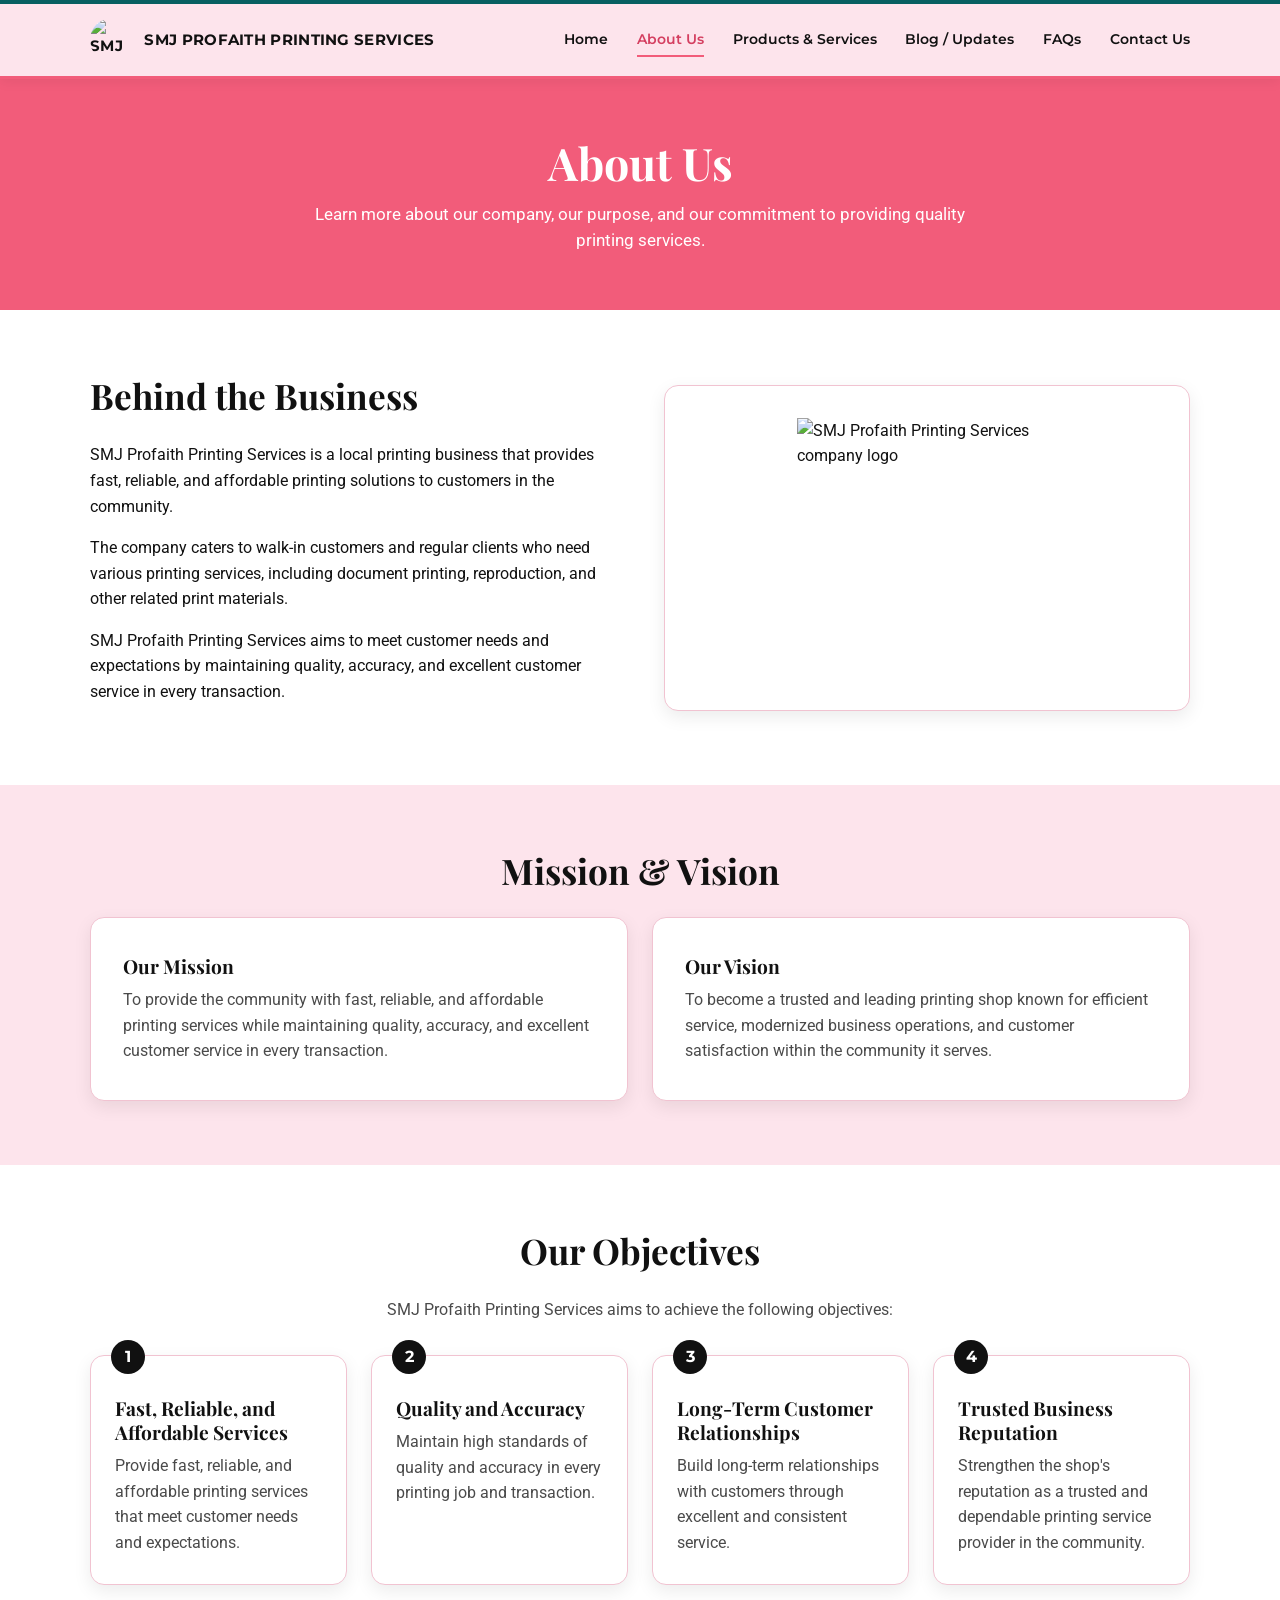
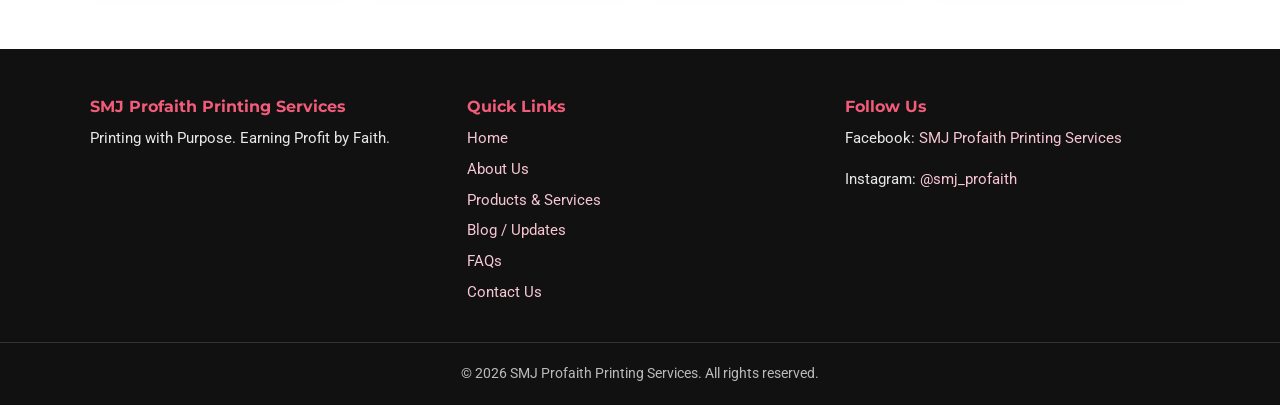
==== commit 79707afc: "Remove logo and change text" ====
--- a/about.html
+++ b/about.html
@@ -272,7 +272,7 @@
 
         <h3>SMJ Profaith Printing Services</h3>
 
-        <p>Your Ideas. Our Prints. Your Impression.</p>
+        <p>Printing with Purpose. Earning Profit by Faith.</p>
 
       </div>
 
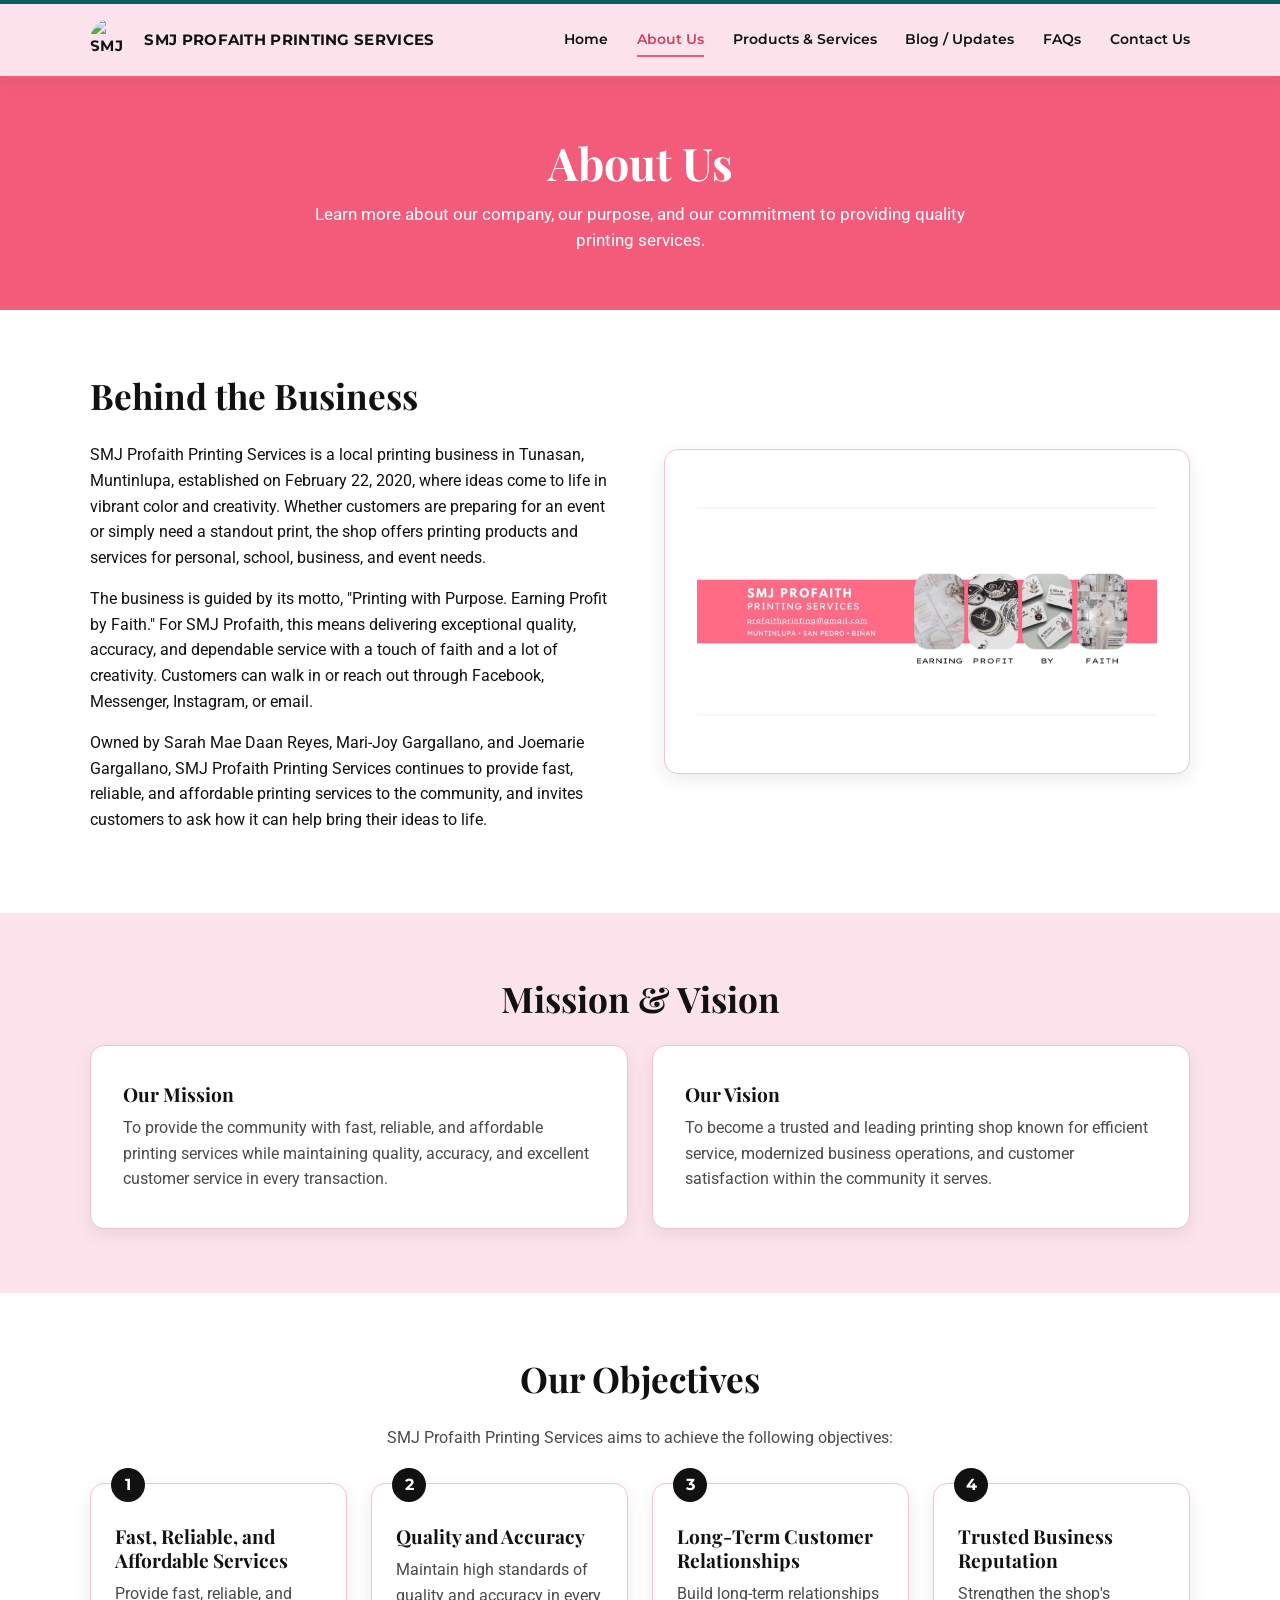
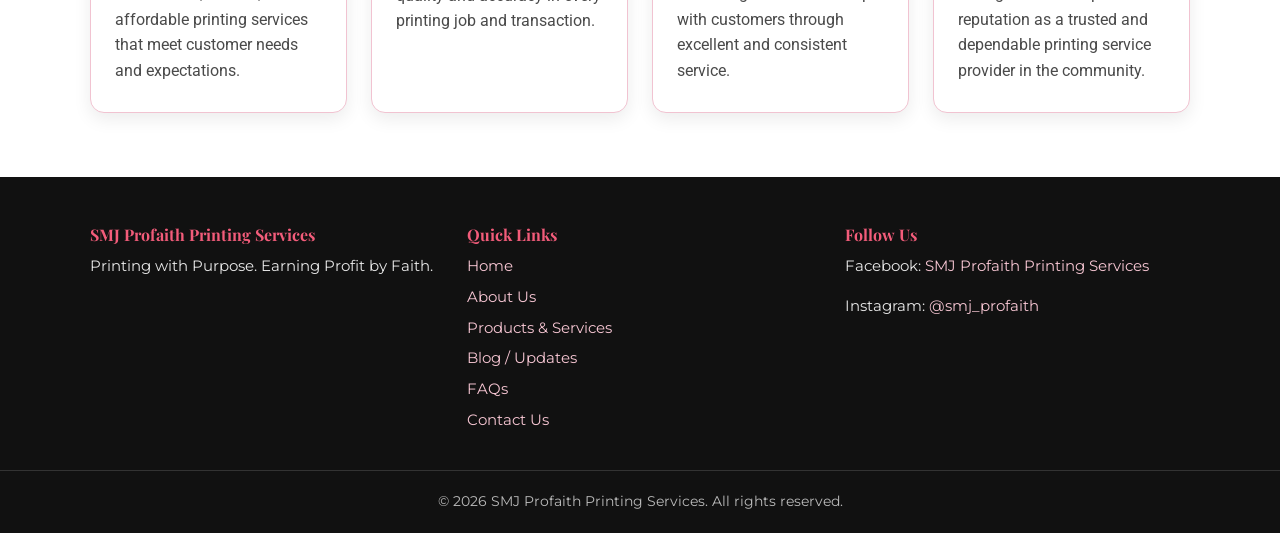
==== commit dafdc801: "Add service images, FB cover, move price list, business hours, update about text" ====
--- a/about.html
+++ b/about.html
@@ -109,21 +109,15 @@
           </h2>
 
           <p>
-            SMJ Profaith Printing Services is a local printing business
-            that provides fast, reliable, and affordable printing solutions
-            to customers in the community.
+            SMJ Profaith Printing Services is a local printing business in Tunasan, Muntinlupa, established on February 22, 2020, where ideas come to life in vibrant color and creativity. Whether customers are preparing for an event or simply need a standout print, the shop offers printing products and services for personal, school, business, and event needs.
           </p>
 
           <p>
-            The company caters to walk-in customers and regular clients
-            who need various printing services, including document printing,
-            reproduction, and other related print materials.
+            The business is guided by its motto, "Printing with Purpose. Earning Profit by Faith." For SMJ Profaith, this means delivering exceptional quality, accuracy, and dependable service with a touch of faith and a lot of creativity. Customers can walk in or reach out through Facebook, Messenger, Instagram, or email.
           </p>
 
           <p>
-            SMJ Profaith Printing Services aims to meet customer needs
-            and expectations by maintaining quality, accuracy,
-            and excellent customer service in every transaction.
+            Owned by Sarah Mae Daan Reyes, Mari-Joy Gargallano, and Joemarie Gargallano, SMJ Profaith Printing Services continues to provide fast, reliable, and affordable printing services to the community, and invites customers to ask how it can help bring their ideas to life.
           </p>
 
         </div>
@@ -132,10 +126,9 @@
         <div class="logo-panel reveal">
 
           <img
-            src="assets/logo.png"
-            alt="SMJ Profaith Printing Services company logo"
-            width="280"
-            height="280">
+            class="about-cover-image"
+            src="assets/fb-cover.jpg"
+            alt="SMJ Profaith Printing Services Facebook cover featuring the business name, contact email, service locations, and print product photos">
 
         </div>
 
--- a/css/base.css
+++ b/css/base.css
@@ -815,6 +815,30 @@
     margin: 0;
 }
 
+.business-hours-status {
+    display: flex;
+    align-items: center;
+    gap: 0.5rem;
+
+    color: #188038;
+    font-weight: 700;
+}
+
+.business-hours-status-icon {
+    display: inline-grid;
+    place-items: center;
+
+    width: 1.25rem;
+    height: 1.25rem;
+
+    background: #188038;
+    color: var(--white);
+    border-radius: 50%;
+
+    font-size: 0.8rem;
+    line-height: 1;
+}
+
 .social-links {
     list-style: none;
 }
--- a/css/pages.css
+++ b/css/pages.css
@@ -0,0 +1,368 @@
+/* Styles for the blog, FAQ, and general page-specific components. */
+
+.logo-panel .about-cover-image {
+  width: 100%;
+  max-width: 100%;
+  height: auto;
+}
+
+/* ==========================================================================
+   15. Blog / Updates
+   ========================================================================== */
+
+.blog-card {
+  text-align: left;
+  border-top: 5px solid var(--pink);
+}
+
+.blog-icon {
+  font-size: 2.2rem;
+  margin-bottom: 0.75rem;
+}
+
+.update-note {
+  font-size: 0.85rem;
+  font-style: italic;
+  color: var(--pink-dark) !important;
+  margin-top: 1rem !important;
+}
+
+.text-link {
+  display: inline-block;
+  margin-top: 1rem;
+  font-family: var(--font-ui);
+  font-weight: 600;
+  color: var(--pink-dark);
+}
+
+.text-link:hover {
+  color: var(--pink);
+}
+
+.community-content {
+  background: var(--white);
+  border: 1px solid var(--border);
+  border-radius: var(--radius);
+  box-shadow: var(--shadow);
+  padding: 2rem;
+  max-width: 850px;
+  margin: 0 auto;
+}
+
+.community-content > div {
+  padding: 1.25rem 0;
+  border-bottom: 1px dashed var(--border);
+}
+
+.community-content > div:first-child {
+  padding-top: 0;
+}
+
+.community-content > div:last-child {
+  border-bottom: none;
+  padding-bottom: 0;
+}
+
+.community-content h3 {
+  color: var(--black);
+  font-size: 1.2rem;
+}
+
+
+/* ==========================================================================
+   16. FAQs
+   ========================================================================== */
+
+.faq-list {
+  max-width: 850px;
+  margin: 0 auto;
+}
+
+.faq-item {
+  background: var(--white);
+  border: 1px solid var(--border);
+  border-radius: var(--radius);
+  box-shadow: var(--shadow);
+  margin-bottom: 1rem;
+  overflow: hidden;
+}
+
+.faq-question {
+  width: 100%;
+  display: flex;
+  align-items: center;
+  justify-content: space-between;
+  gap: 1rem;
+  padding: 1.2rem 1.4rem;
+  background: var(--white);
+  color: var(--black);
+  border: none;
+  cursor: pointer;
+  text-align: left;
+  font-family: var(--font-ui);
+  font-size: 0.95rem;
+  font-weight: 600;
+}
+
+.faq-question:hover,
+.faq-question:focus {
+  background: var(--pink-soft);
+}
+
+.faq-icon {
+  flex-shrink: 0;
+  width: 28px;
+  height: 28px;
+  display: inline-flex;
+  align-items: center;
+  justify-content: center;
+  border-radius: 50%;
+  background: var(--pink);
+  color: var(--white);
+  font-size: 1.2rem;
+  line-height: 1;
+  transition: transform 0.2s ease;
+}
+
+.faq-question[aria-expanded="true"] .faq-icon {
+  transform: rotate(45deg);
+}
+
+.faq-answer {
+  display: none;
+  padding: 0 1.4rem 1.3rem;
+  border-top: 1px solid var(--border);
+}
+
+.faq-answer p {
+  color: var(--gray);
+  margin: 1rem 0 0;
+}
+
+.faq-item.open .faq-answer {
+  display: block;
+}
+
+.faq-contact {
+  max-width: 850px;
+  margin: 2.5rem auto 0;
+  padding: 2rem;
+  text-align: center;
+  background: var(--pink-soft);
+  border: 1px solid var(--border);
+  border-radius: var(--radius);
+}
+
+.faq-contact h3 {
+  font-size: 1.4rem;
+}
+
+.faq-contact p {
+  color: var(--gray);
+}
+.featured-card:hover {
+  transform: translateY(-6px);
+  box-shadow: 0 14px 30px rgba(0, 0, 0, 0.12);
+}
+
+.image-button {
+  position: relative;
+  display: block;
+  width: 100%;
+  padding: 0;
+  border: none;
+  background: var(--pink-soft);
+  cursor: pointer;
+  overflow: hidden;
+}
+
+.image-button img {
+  width: 100%;
+  height: 300px;
+  object-fit: cover;
+  transition: transform 0.45s ease;
+}
+
+.image-button:hover img,
+.image-button:focus img {
+  transform: scale(1.06);
+}
+
+.zoom-label {
+  position: absolute;
+  left: 50%;
+  bottom: 1rem;
+  transform: translateX(-50%);
+  background: rgba(17, 17, 17, 0.82);
+  color: var(--white);
+  padding: 0.45rem 0.9rem;
+  border-radius: 999px;
+  font-family: var(--font-ui);
+  font-size: 0.78rem;
+  font-weight: 600;
+  opacity: 0;
+  transition: opacity 0.25s ease;
+  pointer-events: none;
+  white-space: nowrap;
+}
+
+.image-button:hover .zoom-label,
+.image-button:focus .zoom-label {
+  opacity: 1;
+}
+
+.featured-content {
+  padding: 1.4rem 1.5rem 1.6rem;
+  text-align: center;
+}
+
+.featured-content h3 {
+  font-size: 1.25rem;
+  margin-bottom: 0.45rem;
+  color: var(--black);
+}
+
+.featured-content p {
+  color: var(--gray);
+  margin: 0;
+  font-size: 0.95rem;
+}
+
+.image-lightbox {
+  position: fixed;
+  inset: 0;
+  z-index: 9999;
+  display: flex;
+  align-items: center;
+  justify-content: center;
+  padding: 2rem;
+  background: rgba(17, 17, 17, 0.88);
+  opacity: 0;
+  visibility: hidden;
+  pointer-events: none;
+  transition: opacity 0.3s ease, visibility 0.3s ease;
+}
+
+.image-lightbox.active {
+  opacity: 1;
+  visibility: visible;
+  pointer-events: auto;
+}
+
+.lightbox-content {
+  max-width: 1000px;
+  max-height: 90vh;
+  text-align: center;
+  transform: scale(0.85);
+  transition: transform 0.35s ease;
+}
+
+.image-lightbox.active .lightbox-content {
+  transform: scale(1);
+}
+
+.lightbox-content img {
+  max-width: 100%;
+  max-height: 78vh;
+  width: auto;
+  height: auto;
+  margin: 0 auto;
+  border-radius: var(--radius);
+  box-shadow: 0 20px 50px rgba(0, 0, 0, 0.35);
+  object-fit: contain;
+}
+
+.lightbox-content p {
+  margin: 1rem 0 0;
+  color: var(--white);
+  font-family: var(--font-ui);
+  font-weight: 600;
+  font-size: 1rem;
+}
+
+.lightbox-close {
+  position: absolute;
+  top: 1.25rem;
+  right: 1.5rem;
+  width: 46px;
+  height: 46px;
+  display: flex;
+  align-items: center;
+  justify-content: center;
+  border: 2px solid var(--white);
+  border-radius: 50%;
+  background: transparent;
+  color: var(--white);
+  font-size: 2rem;
+  line-height: 1;
+  cursor: pointer;
+  transition: background 0.2s ease, color 0.2s ease, transform 0.2s ease;
+}
+
+.lightbox-close:hover,
+.lightbox-close:focus {
+  background: var(--pink);
+  border-color: var(--pink);
+  transform: rotate(90deg);
+}
+
+body.lightbox-open {
+  overflow: hidden;
+}
+
+@media (max-width: 700px) {
+  .featured-grid {
+    grid-template-columns: 1fr;
+    gap: 1.5rem;
+  }
+
+  .image-button img {
+    height: 260px;
+  }
+
+  .image-lightbox {
+    padding: 1rem;
+  }
+
+  .lightbox-content img {
+    max-height: 75vh;
+  }
+
+  .lightbox-close {
+    top: 0.8rem;
+    right: 0.8rem;
+    width: 42px;
+    height: 42px;
+  }
+}
+.what-you-get-products {
+  margin-bottom: 20px;
+}
+
+.what-you-get-description {
+  max-width: 850px;
+  margin: 35px auto 0;
+  text-align: center;
+}
+
+.what-you-get-description p {
+  margin-bottom: 20px;
+  line-height: 1.8;
+}
+
+.what-you-get-description .btn {
+  display: inline-block;
+}
+
+.service-highlights {
+  margin-top: 0;
+}
+
+.service-highlights-button {
+  text-align: center;
+  margin-top: 30px;
+}
+
+.service-highlights-button .btn {
+  display: inline-block;
+}
--- a/css/services.css
+++ b/css/services.css
@@ -0,0 +1,693 @@
+/* Product and service page layouts and responsive styles. */
+/* =========================================================
+   ENHANCED PRODUCTS & SERVICES DESIGN
+   ========================================================= */
+
+
+/* ===== PAGE BANNER ===== */
+
+.services-banner {
+  position: relative;
+  overflow: hidden;
+}
+
+.services-banner::before {
+  content: "";
+  position: absolute;
+  width: 260px;
+  height: 260px;
+  border-radius: 50%;
+  background: rgba(242, 92, 122, 0.08);
+  top: -100px;
+  right: 8%;
+}
+
+.services-banner::after {
+  content: "";
+  position: absolute;
+  width: 180px;
+  height: 180px;
+  border-radius: 50%;
+  background: rgba(242, 92, 122, 0.06);
+  bottom: -90px;
+  left: 8%;
+}
+
+.services-banner .container {
+  position: relative;
+  z-index: 2;
+}
+
+.banner-label {
+  color: var(--pink);
+  font-family: "Montserrat", sans-serif;
+  font-size: 0.78rem;
+  font-weight: 700;
+  letter-spacing: 3px;
+  margin-bottom: 12px;
+  text-transform: uppercase;
+}
+
+
+/* ===== SECTION HEADINGS ===== */
+
+.section-heading {
+  max-width: 720px;
+  margin: 0 auto 55px;
+  text-align: center;
+}
+
+.section-label {
+  display: inline-block;
+  margin-bottom: 12px;
+
+  color: var(--pink);
+  font-family: "Montserrat", sans-serif;
+  font-size: 0.75rem;
+  font-weight: 700;
+  letter-spacing: 3px;
+  text-transform: uppercase;
+}
+
+.section-heading .section-title {
+  margin-bottom: 16px;
+
+  font-family: "Playfair Display", serif;
+  font-size: clamp(2rem, 4vw, 3rem);
+  font-weight: 700;
+  line-height: 1.15;
+}
+
+.section-heading .section-intro {
+  max-width: 650px;
+  margin: 0 auto;
+
+  color: var(--gray);
+  font-family: "Montserrat", sans-serif;
+  font-size: 0.95rem;
+  line-height: 1.8;
+}
+
+
+/* =========================================================
+   WHAT YOU GET
+   ========================================================= */
+
+.what-you-get-section {
+  background: #ffffff;
+  padding-top: 90px;
+  padding-bottom: 100px;
+}
+
+
+/* Product name cards */
+
+.what-you-get-grid {
+  display: grid;
+  grid-template-columns: repeat(5, 1fr);
+  gap: 18px;
+  align-items: stretch;
+}
+
+
+.simple-product-card {
+  position: relative;
+
+  min-width: 0;
+  padding: 12px 12px 18px;
+
+  display: flex;
+  flex-direction: column;
+  gap: 14px;
+
+  background: #ffffff;
+  border: 1px solid var(--border);
+  border-radius: 18px;
+
+  box-shadow: 0 8px 25px rgba(0, 0, 0, 0.05);
+
+  overflow: hidden;
+
+  transition:
+    transform 0.3s ease,
+    box-shadow 0.3s ease,
+    border-color 0.3s ease;
+}
+
+
+.simple-product-card::before {
+  content: "";
+
+  position: absolute;
+  top: 0;
+  left: 0;
+
+  width: 100%;
+  height: 5px;
+
+  background: var(--pink);
+
+  transform: scaleX(0);
+  transform-origin: left;
+
+  transition: transform 0.3s ease;
+}
+
+
+.simple-product-card:hover {
+  transform: translateY(-8px);
+
+  border-color: var(--pink);
+
+  box-shadow: 0 16px 35px rgba(242, 92, 122, 0.13);
+}
+
+
+.simple-product-card:hover::before {
+  transform: scaleX(1);
+}
+
+
+.product-number {
+  position: absolute;
+  z-index: 1;
+  top: 20px;
+  right: 20px;
+
+  padding: 5px 9px;
+  border-radius: 999px;
+  background: rgba(17, 17, 17, 0.72);
+  color: #ffffff;
+
+  font-family: "Montserrat", sans-serif;
+  font-size: 0.72rem;
+  font-weight: 700;
+  letter-spacing: 1px;
+}
+
+
+.simple-product-card img {
+  width: 100%;
+  aspect-ratio: 1;
+  border-radius: 11px;
+  object-fit: cover;
+  background: var(--pink-soft);
+  transition: transform 0.35s ease;
+}
+
+
+.simple-product-card:hover img {
+  transform: scale(1.025);
+}
+
+
+.simple-product-card h3 {
+  margin: auto 0 0;
+  padding: 0 8px;
+
+  color: var(--black);
+
+  font-family: "Playfair Display", serif;
+  font-size: 1.35rem;
+  font-weight: 700;
+}
+
+
+/* Description */
+
+.what-you-get-description {
+  max-width: 850px;
+  margin: 65px auto 0;
+
+  text-align: center;
+}
+
+
+.description-line {
+  width: 55px;
+  height: 3px;
+
+  margin: 0 auto 25px;
+
+  background: var(--pink);
+  border-radius: 10px;
+}
+
+
+.what-you-get-description p {
+  margin: 0 auto 25px;
+
+  color: var(--gray);
+
+  font-family: "Montserrat", sans-serif;
+  font-size: 0.96rem;
+  line-height: 1.9;
+}
+
+
+/* ===== BUTTONS ===== */
+
+.what-you-get-description .btn,
+.service-highlights-button .btn {
+  display: inline-flex;
+  align-items: center;
+  justify-content: center;
+  gap: 10px;
+}
+
+
+.what-you-get-description .btn span,
+.service-highlights-button .btn span {
+  font-size: 1.05rem;
+
+  transition: transform 0.25s ease;
+}
+
+
+.what-you-get-description .btn:hover span,
+.service-highlights-button .btn:hover span {
+  transform: translateX(4px);
+}
+
+
+/* =========================================================
+   SERVICE HIGHLIGHTS
+   ========================================================= */
+
+.service-highlights-section {
+  position: relative;
+
+  background: var(--pink-soft);
+
+  padding-top: 100px;
+  padding-bottom: 100px;
+
+  overflow: hidden;
+}
+
+
+.service-highlights-section::before {
+  content: "";
+
+  position: absolute;
+
+  width: 420px;
+  height: 420px;
+
+  border-radius: 50%;
+
+  background: rgba(242, 92, 122, 0.08);
+
+  top: -210px;
+  right: -100px;
+}
+
+
+.service-highlights-section::after {
+  content: "";
+
+  position: absolute;
+
+  width: 300px;
+  height: 300px;
+
+  border-radius: 50%;
+
+  background: rgba(255, 255, 255, 0.5);
+
+  bottom: -160px;
+  left: -100px;
+}
+
+
+.service-highlights-section .container {
+  position: relative;
+  z-index: 2;
+}
+
+
+.service-highlights-section .section-heading {
+  margin-bottom: 55px;
+}
+
+
+.service-highlights-section .section-title {
+  color: var(--black);
+}
+
+
+/* Highlight cards */
+
+.service-highlight-grid {
+  display: grid;
+
+  grid-template-columns: repeat(3, minmax(0, 1fr));
+  grid-auto-rows: 1fr;
+
+  gap: 22px;
+}
+
+
+.highlight-card {
+  position: relative;
+
+  display: flex;
+  gap: 22px;
+
+  padding: 30px;
+
+  background: rgba(255, 255, 255, 0.92);
+
+  border: 1px solid rgba(242, 92, 122, 0.14);
+
+  border-radius: 20px;
+
+  box-shadow: 0 8px 25px rgba(0, 0, 0, 0.04);
+
+  transition:
+    transform 0.3s ease,
+    box-shadow 0.3s ease;
+}
+
+
+.highlight-card:hover {
+  transform: translateY(-7px);
+
+  box-shadow: 0 16px 35px rgba(0, 0, 0, 0.08);
+}
+
+
+.highlight-number {
+  flex: 0 0 auto;
+
+  width: 48px;
+  height: 48px;
+
+  display: flex;
+  align-items: center;
+  justify-content: center;
+
+  background: var(--pink-soft);
+
+  color: var(--pink);
+
+  border-radius: 50%;
+
+  font-family: "Montserrat", sans-serif;
+  font-size: 0.75rem;
+  font-weight: 700;
+}
+
+
+.highlight-content h3 {
+  margin: 0 0 10px;
+
+  color: var(--black);
+
+  font-family: "Playfair Display", serif;
+  font-size: 1.35rem;
+}
+
+
+.highlight-content p {
+  margin: 0;
+
+  color: var(--gray);
+
+  font-family: "Montserrat", sans-serif;
+  font-size: 0.88rem;
+  line-height: 1.8;
+}
+
+
+/* Service button */
+
+.service-highlights-button {
+  position: relative;
+
+  text-align: center;
+
+  margin-top: 45px;
+}
+
+
+.btn-white {
+  display: inline-flex;
+
+  align-items: center;
+  justify-content: center;
+  gap: 10px;
+
+  padding: 13px 25px;
+
+  background: #ffffff;
+
+  color: var(--pink);
+
+  border: 1px solid #ffffff;
+
+  border-radius: 999px;
+
+  font-family: "Montserrat", sans-serif;
+  font-size: 0.82rem;
+  font-weight: 700;
+
+  text-decoration: none;
+
+  box-shadow: 0 8px 20px rgba(0, 0, 0, 0.08);
+
+  transition:
+    transform 0.25s ease,
+    box-shadow 0.25s ease,
+    background 0.25s ease;
+}
+
+
+.btn-white:hover {
+  transform: translateY(-3px);
+
+  background: var(--pink);
+
+  color: #ffffff;
+
+  box-shadow: 0 12px 25px rgba(242, 92, 122, 0.22);
+}
+
+
+/* =========================================================
+   ORDER PROCESS
+   ========================================================= */
+
+.order-process-section {
+  background: #ffffff;
+
+  padding-top: 100px;
+  padding-bottom: 100px;
+}
+
+
+.process-grid {
+  display: grid;
+
+  grid-template-columns: repeat(4, 1fr);
+
+  gap: 20px;
+}
+
+
+.process-card {
+  padding: 30px 25px;
+
+  background: #ffffff;
+
+  border: 1px solid #eeeeee;
+
+  border-radius: 18px;
+
+  text-align: center;
+
+  box-shadow: 0 8px 25px rgba(0, 0, 0, 0.04);
+
+  transition:
+    transform 0.3s ease,
+    box-shadow 0.3s ease;
+}
+
+
+.process-card:hover {
+  transform: translateY(-7px);
+
+  box-shadow: 0 15px 30px rgba(0, 0, 0, 0.08);
+}
+
+
+.process-card > span {
+  display: inline-flex;
+
+  align-items: center;
+  justify-content: center;
+
+  width: 48px;
+  height: 48px;
+
+  margin-bottom: 18px;
+
+  background: var(--pink-soft);
+
+  color: var(--pink);
+
+  border-radius: 50%;
+
+  font-family: "Montserrat", sans-serif;
+  font-size: 0.75rem;
+  font-weight: 700;
+}
+
+
+.process-card h3 {
+  margin-bottom: 10px;
+
+  font-family: "Playfair Display", serif;
+  font-size: 1.2rem;
+}
+
+
+.process-card p {
+  margin: 0;
+
+  color: var(--gray);
+
+  font-family: "Montserrat", sans-serif;
+  font-size: 0.82rem;
+  line-height: 1.7;
+}
+
+
+/* =========================================================
+   FOOTER FONT
+   ========================================================= */
+
+.site-footer,
+.site-footer p,
+.site-footer a {
+  font-family: "Montserrat", sans-serif;
+}
+
+
+.site-footer h3 {
+  font-family: "Playfair Display", serif;
+}
+
+
+/* =========================================================
+   RESPONSIVE DESIGN
+   ========================================================= */
+
+@media (max-width: 1000px) {
+
+  .what-you-get-grid {
+    grid-template-columns: repeat(3, 1fr);
+  }
+
+  .service-highlight-grid {
+    grid-template-columns: repeat(2, minmax(0, 1fr));
+  }
+
+  .process-grid {
+    grid-template-columns: repeat(2, 1fr);
+  }
+
+}
+
+
+@media (max-width: 700px) {
+
+  .what-you-get-section,
+  .service-highlights-section,
+  .order-process-section {
+    padding-top: 70px;
+    padding-bottom: 70px;
+  }
+
+
+  .section-heading {
+    margin-bottom: 40px;
+  }
+
+
+  .what-you-get-grid {
+    grid-template-columns: repeat(2, 1fr);
+  }
+
+
+  .simple-product-card {
+    padding: 10px 10px 16px;
+  }
+
+  .product-number {
+    top: 17px;
+    right: 17px;
+  }
+
+  .simple-product-card h3 {
+    font-size: 1.15rem;
+  }
+
+
+  .service-highlight-grid {
+    grid-template-columns: 1fr;
+  }
+
+
+  .highlight-card {
+    padding: 25px;
+
+    gap: 16px;
+  }
+
+
+  .highlight-content h3 {
+    font-size: 1.2rem;
+  }
+
+
+  .process-grid {
+    grid-template-columns: 1fr;
+  }
+
+}
+
+
+@media (max-width: 480px) {
+
+  .what-you-get-grid {
+    grid-template-columns: 1fr;
+  }
+
+
+  .simple-product-card {
+    padding: 10px 10px 15px;
+  }
+
+
+  .highlight-card {
+    flex-direction: column;
+  }
+
+
+  .highlight-number {
+    width: 42px;
+    height: 42px;
+  }
+
+
+  .what-you-get-description {
+    margin-top: 50px;
+  }
+
+
+  .what-you-get-description p {
+    font-size: 0.88rem;
+  }
+
+}
--- a/css/home.css
+++ b/css/home.css
@@ -1,7 +1,7 @@
 /* ==========================================================================
    SMJ PROFAITH PRINTING SERVICES
    HOME PAGE STYLES
-   Hero Logo Lightbox, Price List Gallery, and Featured Printing Works
+   Hero Logo Lightbox and Price List Gallery
    ========================================================================== */
 
 
@@ -222,356 +222,100 @@
 
 
 /* ==========================================================================
-   3. FEATURED PRINTING WORKS
-   ========================================================================== */
-
-.featured-works {
-    margin-top: 40px;
-    padding: 30px 0;
-}
-
-.featured-works h3 {
+   3. HOMEPAGE SERVICE PRICE-LIST GALLERY
+   ========================================================================== */
+
+.service-highlight-image {
+    display: block;
+    width: 100%;
+    max-width: 100%;
+    aspect-ratio: 16 / 9;
+    margin-bottom: 1rem;
+    border-radius: 8px;
+    object-fit: cover;
+}
+
+.rate-list-heading {
+    margin: 3rem 0 1.5rem;
     text-align: center;
-    margin-bottom: 25px;
-}
-
-.featured-works > p {
-    margin-bottom: 1.25rem;
+}
+
+.rate-list-heading h3 {
+    margin-bottom: 0.4rem;
+    font-size: 1.5rem;
+}
+
+.rate-list-heading p {
+    margin: 0;
+    color: var(--gray);
+}
+
+.rate-card-grid {
+    display: grid;
+
+    grid-template-columns: repeat(4, minmax(0, 1fr));
+
+    gap: 1.25rem;
+}
+
+.rate-card-hidden {
+    display: none;
+}
+
+.rate-list-toggle {
+    margin-top: 1.5rem;
     text-align: center;
 }
 
-.featured-works-grid {
-    display: grid;
-
-    grid-template-columns: repeat(2, minmax(0, 1fr));
-
-    gap: 25px;
-
-    max-width: 850px;
-    margin: 0 auto;
-}
-
-.work-card {
+.rate-card {
     min-width: 0;
 
+    overflow: hidden;
+
+    padding: 0 0 1rem;
+
     background: var(--white);
 
     border: 1px solid var(--border);
-    border-radius: 14px;
-
-    padding: 12px;
-
-    box-shadow: 0 6px 18px rgba(0, 0, 0, 0.08);
-
-    overflow: hidden;
+    border-radius: var(--radius);
+
+    box-shadow: var(--shadow);
+
+    text-align: center;
 
     transition:
         transform 0.25s ease,
         box-shadow 0.25s ease;
 }
 
-.work-card:hover {
+.rate-card:hover {
     transform: translateY(-4px);
 
     box-shadow: 0 10px 24px rgba(0, 0, 0, 0.12);
 }
 
-
-/* Clickable featured images */
-
-.featured-image-button {
-    position: relative;
-
+.rate-card > a {
     display: block;
-
+    background: var(--white);
+}
+
+.rate-card img {
     width: 100%;
-    padding: 0;
-
-    background: transparent;
-
-    border: none;
-    border-radius: 10px;
-
-    overflow: hidden;
-
-    cursor: zoom-in;
-
-    text-align: left;
-}
-
-.featured-image-button img {
-    display: block;
-
-    width: 100%;
-    height: 280px;
+    height: auto;
+
+    aspect-ratio: 2 / 3;
 
     object-fit: cover;
-
-    border-radius: 10px;
-
-    transition:
-        transform 0.35s ease,
-        filter 0.3s ease;
-}
-
-.featured-image-button:hover img {
-    transform: scale(1.04);
-    filter: brightness(0.90);
-}
-
-
-/* Image zoom hint */
-
-.featured-image-button .zoom-label {
-    position: absolute;
-
-    right: 12px;
-    bottom: 12px;
-
-    padding: 0.4rem 0.7rem;
-
-    background: rgba(17, 17, 17, 0.82);
-    color: var(--white);
-
-    border-radius: 999px;
-
-    font-family: var(--font-ui);
-    font-size: 0.72rem;
-    font-weight: 600;
-
-    opacity: 0;
-    transform: translateY(5px);
-
-    transition:
-        opacity 0.25s ease,
-        transform 0.25s ease;
-
-    pointer-events: none;
-}
-
-.featured-image-button:hover .zoom-label,
-.featured-image-button:focus-visible .zoom-label {
-    opacity: 1;
-    transform: translateY(0);
-}
-
-.featured-image-button:focus-visible {
-    outline: 3px solid var(--pink);
-    outline-offset: 4px;
-}
-
-.work-card p {
-    text-align: center;
-
-    margin: 12px 0 4px;
-
-    font-weight: 600;
-}
-
-
-/* ==========================================================================
-   4. FEATURED PRINTING WORKS LIGHTBOX
-   ========================================================================== */
-
-.featured-lightbox {
-    position: fixed;
-    inset: 0;
-
-    z-index: 10000;
+    object-position: top;
+}
+
+.rate-card h4 {
+    min-height: 2.8em;
 
     display: flex;
     align-items: center;
     justify-content: center;
 
-    padding: 2rem;
-
-    background: rgba(17, 17, 17, 0.84);
-
-    opacity: 0;
-    visibility: hidden;
-
-    transition:
-        opacity 0.3s ease,
-        visibility 0.3s ease;
-
-    cursor: zoom-out;
-}
-
-.featured-lightbox.open {
-    opacity: 1;
-    visibility: visible;
-}
-
-.featured-lightbox-content {
-    position: relative;
-
-    display: flex;
-    align-items: center;
-    justify-content: center;
-
-    width: auto;
-    max-width: min(850px, 92vw);
-    max-height: 90vh;
-
-    padding: 1.5rem;
-
-    background: var(--white);
-
-    border: 2px solid var(--pink);
-    border-radius: 18px;
-
-    box-shadow:
-        0 25px 70px rgba(0, 0, 0, 0.30);
-
-    transform: scale(0.75);
-
-    transition: transform 0.35s ease;
-
-    cursor: default;
-}
-
-.featured-lightbox.open .featured-lightbox-content {
-    transform: scale(1);
-}
-
-.featured-lightbox-content img {
-    display: block;
-
-    width: auto;
-    max-width: min(780px, 82vw);
-    max-height: 75vh;
-
-    object-fit: contain;
-
-    border-radius: 10px;
-}
-
-
-/* Featured image lightbox close button */
-
-.featured-lightbox-close {
-    position: absolute;
-
-    top: -16px;
-    right: -16px;
-
-    width: 42px;
-    height: 42px;
-
-    display: flex;
-    align-items: center;
-    justify-content: center;
-
-    padding: 0;
-
-    background: var(--pink);
-    color: var(--white);
-
-    border: 3px solid var(--white);
-    border-radius: 50%;
-
-    font-family: Arial, sans-serif;
-    font-size: 1.6rem;
-    font-weight: 400;
-
-    line-height: 1;
-
-    cursor: pointer;
-
-    box-shadow: 0 5px 15px rgba(0, 0, 0, 0.20);
-
-    transition:
-        background 0.2s ease,
-        transform 0.2s ease;
-}
-
-.featured-lightbox-close:hover {
-    background: var(--pink-dark);
-    transform: scale(1.08);
-}
-
-.featured-lightbox-close:focus-visible {
-    outline: 3px solid var(--pink-dark);
-    outline-offset: 3px;
-}
-
-
-/* ==========================================================================
-   5. HOMEPAGE SERVICE PRICE-LIST GALLERY
-   ========================================================================== */
-
-.rate-list-heading {
-    margin: 3rem 0 1.5rem;
-    text-align: center;
-}
-
-.rate-list-heading h3 {
-    margin-bottom: 0.4rem;
-    font-size: 1.5rem;
-}
-
-.rate-list-heading p {
-    margin: 0;
-    color: var(--gray);
-}
-
-.rate-card-grid {
-    display: grid;
-
-    grid-template-columns: repeat(4, minmax(0, 1fr));
-
-    gap: 1.25rem;
-}
-
-.rate-card {
-    min-width: 0;
-
-    overflow: hidden;
-
-    padding: 0 0 1rem;
-
-    background: var(--white);
-
-    border: 1px solid var(--border);
-    border-radius: var(--radius);
-
-    box-shadow: var(--shadow);
-
-    text-align: center;
-
-    transition:
-        transform 0.25s ease,
-        box-shadow 0.25s ease;
-}
-
-.rate-card:hover {
-    transform: translateY(-4px);
-
-    box-shadow: 0 10px 24px rgba(0, 0, 0, 0.12);
-}
-
-.rate-card > a {
-    display: block;
-    background: var(--white);
-}
-
-.rate-card img {
-    width: 100%;
-    height: auto;
-
-    aspect-ratio: 2 / 3;
-
-    object-fit: cover;
-    object-position: top;
-}
-
-.rate-card h4 {
-    min-height: 2.8em;
-
-    display: flex;
-    align-items: center;
-    justify-content: center;
-
     margin: 0.85rem 0.65rem 0.2rem;
 
     font-family: var(--font-ui);
@@ -591,7 +335,7 @@
 
 
 /* ==========================================================================
-   6. RESPONSIVE DESIGN
+   4. RESPONSIVE DESIGN
    ========================================================================== */
 
 /* Tablet */
@@ -602,9 +346,6 @@
         grid-template-columns: repeat(3, minmax(0, 1fr));
     }
 
-    .featured-works-grid {
-        max-width: 750px;
-    }
 }
 
 
@@ -647,53 +388,6 @@
         font-size: 1.4rem;
     }
 
-    /* Featured Printing Works */
-
-    .featured-works {
-        padding: 25px 0;
-    }
-
-    .featured-works-grid {
-        grid-template-columns: 1fr;
-        gap: 1rem;
-    }
-
-    .featured-image-button img {
-        height: 250px;
-    }
-
-    .featured-image-button .zoom-label {
-        display: none;
-    }
-
-    /* Featured image lightbox */
-
-    .featured-lightbox {
-        padding: 1rem;
-    }
-
-    .featured-lightbox-content {
-        width: 92vw;
-        max-width: 92vw;
-        max-height: 85vh;
-
-        padding: 1rem;
-    }
-
-    .featured-lightbox-content img {
-        max-width: 82vw;
-        max-height: 70vh;
-    }
-
-    .featured-lightbox-close {
-        top: -12px;
-        right: -8px;
-
-        width: 38px;
-        height: 38px;
-
-        font-size: 1.4rem;
-    }
 }
 
 
@@ -720,14 +414,11 @@
         grid-template-columns: 1fr;
     }
 
-    .featured-image-button img {
-        height: 220px;
-    }
-}
-
-
-/* ==========================================================================
-   7. ACCESSIBILITY - REDUCED MOTION
+}
+
+
+/* ==========================================================================
+   5. ACCESSIBILITY - REDUCED MOTION
    ========================================================================== */
 
 @media (prefers-reduced-motion: reduce) {
@@ -737,11 +428,6 @@
     .logo-lightbox,
     .logo-lightbox-content,
     .logo-lightbox-close,
-    .work-card,
-    .featured-image-button img,
-    .featured-lightbox,
-    .featured-lightbox-content,
-    .featured-lightbox-close,
     .rate-card {
         transition: none;
     }
